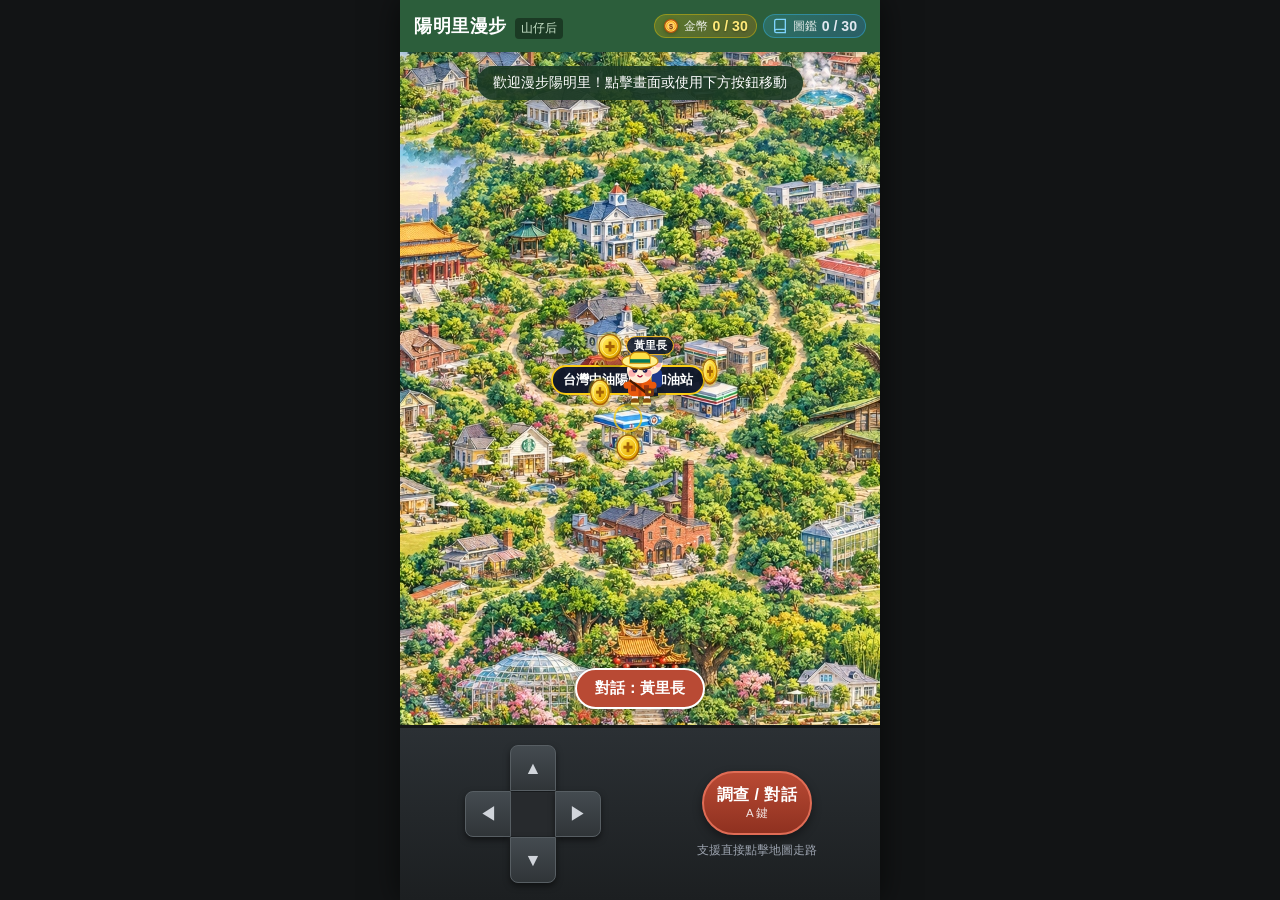
==== index.html @ ac1d8814 "feat: simplify album to pure factual descriptions, removing signature and trivia" ====
<!DOCTYPE html>
<html lang="zh-TW">
<head>
  <meta charset="UTF-8">
  <meta name="viewport" content="width=device-width, initial-scale=1.0, maximum-scale=1.0, user-scalable=no, viewport-fit=cover">
  <meta name="apple-mobile-web-app-capable" content="yes">
  <meta name="apple-mobile-web-app-status-bar-style" content="black-translucent">
  <title>陽明里漫步指南 - 2D 探索遊戲</title>
  <link rel="stylesheet" href="styles.css">
</head>
<body>
  <!-- 直立式手機機身容器 -->
  <main id="app-wrapper">
    <div id="phone-shell">
      <!-- 頂部資訊列 -->
      <header id="game-header">
        <div class="header-brand">
          <h1 class="game-title">陽明里漫步</h1>
          <span class="badge-district">山仔后</span>
        </div>
        <div class="header-stats">
          <div id="coin-tracker" class="stat-pill coin-pill">
            <svg class="coin-svg" viewBox="0 0 20 20" width="16" height="16">
              <circle cx="10" cy="10" r="8" fill="#ffd166" stroke="#b45309" stroke-width="1.5"/>
              <circle cx="10" cy="10" r="5.5" fill="none" stroke="#f59f00" stroke-width="1"/>
              <text x="10" y="13.5" font-size="9" font-weight="bold" fill="#78350f" text-anchor="middle">$</text>
            </svg>
            <span class="stat-label">金幣</span>
            <strong id="coin-count" class="stat-number coin-number">0 / 30</strong>
          </div>
          <button id="btn-open-album" class="stat-pill album-pill" aria-label="打開文史圖鑑" title="查看 30 處地標圖鑑">
            <svg class="album-svg" viewBox="0 0 24 24" width="16" height="16" fill="none" stroke="currentColor" stroke-width="2">
              <path d="M4 19.5A2.5 2.5 0 0 1 6.5 17H20"/>
              <path d="M6.5 2H20v20H6.5A2.5 2.5 0 0 1 4 19.5v-15A2.5 2.5 0 0 1 6.5 2z"/>
            </svg>
            <span class="stat-label">圖鑑</span>
            <strong id="quest-progress" class="stat-number quest-number">0 / 30</strong>
          </button>
        </div>
      </header>

      <!-- 核心遊戲畫面區域（直立視窗） -->
      <section id="viewport-container">
        <canvas id="game-canvas"></canvas>

        <!-- 浮動互動提示鈕（靠近地標或人物時顯示） -->
        <button id="proximity-prompt" class="proximity-bubble hidden">
          <span class="bubble-text">點擊或按 A 互動</span>
        </button>

        <!-- 浮動提示訊息 -->
        <div id="toast-message" class="toast-popup hidden"></div>
      </section>

      <!-- 下方專屬虛擬手把操控台（直立手持拇指操作區） -->
      <footer id="gamepad-tray">
        <div class="dpad-cluster">
          <button class="ctrl-btn dpad-up" data-dir="up" aria-label="向上移動">▲</button>
          <div class="dpad-row">
            <button class="ctrl-btn dpad-left" data-dir="left" aria-label="向左移動">◀</button>
            <div class="dpad-core"></div>
            <button class="ctrl-btn dpad-right" data-dir="right" aria-label="向右移動">▶</button>
          </div>
          <button class="ctrl-btn dpad-down" data-dir="down" aria-label="向下移動">▼</button>
        </div>

        <div class="action-cluster">
          <button id="btn-action-interact" class="action-btn-large" aria-label="互動與調查">
            <span class="btn-main-label">調查 / 對話</span>
            <span class="btn-sub-label">A 鍵</span>
          </button>
          <div class="hint-label">支援直接點擊地圖走路</div>
        </div>
      </footer>
    </div>

    <!-- 導覽對話卡片彈窗 -->
    <div id="dialog-modal" class="modal-backdrop hidden">
      <div class="modal-card">
        <div class="modal-top">
          <span id="dialog-tag" class="modal-tag">歷史地標</span>
          <button id="btn-dialog-close" class="modal-close" aria-label="關閉卡片">&times;</button>
        </div>
        <h2 id="dialog-title" class="modal-title">地標名稱</h2>
        <div class="modal-content">
          <div id="dialog-visual" class="landmark-visual"></div>
          <p id="dialog-description" class="modal-desc">文化故事內容。</p>
        </div>
        <div class="modal-bottom">
          <button id="btn-dialog-confirm" class="confirm-btn">收錄至導覽紀錄</button>
        </div>
      </div>
    </div>

    <!-- 榮譽里民證結算彈窗 -->
    <div id="certificate-modal" class="modal-backdrop hidden">
      <div class="modal-card cert-card">
        <div class="cert-ribbon">榮譽認證</div>
        <h2 class="cert-title">陽明里榮譽文史漫遊者</h2>
        <p class="cert-subtitle">恭喜您完成士林區陽明里全域 30 處文化、學園與特色地標深度走訪與金幣收集</p>
        
        <div class="cert-checklist">
          <div class="check-item">
            <span class="check-icon">✓</span>
            <div>
              <strong>中央・山仔后生活核心</strong>
              <small>01 派出所、02 麥當勞、03 7-11、04 公園、05 活動中心、06 加油站</small>
            </div>
          </div>
          <div class="check-item">
            <span class="check-icon">✓</span>
            <div>
              <strong>北區・草山歷史官舍</strong>
              <small>07 豆留森林、08 白房子、09 彩虹谷、10 美軍宿舍北區、11 雀客藏居、12 錫安堂、13 草山御賓館</small>
            </div>
          </div>
          <div class="check-item">
            <span class="check-icon">✓</span>
            <div>
              <strong>西區・華岡美軍生活圈</strong>
              <small>14 文化大學、15 亞尼克、16 想陽明山、17 星巴克、18 美軍俱樂部、19 美國渡假村、20 陽明教養院、21 屋頂上</small>
            </div>
          </div>
          <div class="check-item">
            <span class="check-icon">✓</span>
            <div>
              <strong>東區・建業學園與生態</strong>
              <small>22 華岡藝校、23 歐洲學校、24 猛禽中心、25 初衣食午</small>
            </div>
          </div>
          <div class="check-item">
            <span class="check-icon">✓</span>
            <div>
              <strong>南區・花卉信仰與門戶</strong>
              <small>26 花卉試驗中心、27 陽明福德宮、28 格致國中、29 納美花園、30 下竹林福德宮</small>
            </div>
          </div>
        </div>

        <div class="cert-actions">
          <button id="btn-cert-close" class="cert-btn secondary">回到地圖漫步</button>
          <button id="btn-cert-copy" class="cert-btn primary">複製連結給鄰居</button>
        </div>
      </div>
    </div>

    <!-- 陽明里手繪水彩文史圖鑑冊彈窗 -->
    <div id="album-modal" class="modal-backdrop hidden">
      <div class="modal-card album-card">
        <div class="album-header">
          <div class="album-title-group">
            <span class="modal-tag">里民典藏手冊</span>
            <h2 class="album-title">陽明里手繪文史圖鑑</h2>
            <p class="album-subtitle">漫步走訪全里 30 處地標即可點亮專屬水彩圖章</p>
          </div>
          <button id="btn-album-close" class="modal-close" aria-label="關閉圖鑑">&times;</button>
        </div>

        <!-- 收集進度條與全通關火漆印章 -->
        <div class="album-progress-wrap">
          <div class="album-progress-bar-bg">
            <div id="album-progress-bar" class="album-progress-bar-fill" style="width: 0%;"></div>
          </div>
          <div class="album-progress-meta">
            <span id="album-progress-text">已收錄 0 / 30 處地標 (0%)</span>
            <div id="album-clearance-stamp" class="album-stamp hidden">全通關達成</div>
          </div>
        </div>

        <!-- 分區過濾標籤頁 -->
        <div class="album-tabs" role="tablist">
          <button class="album-tab active" data-filter="all">全部 (30)</button>
          <button class="album-tab" data-filter="central">中央 (6)</button>
          <button class="album-tab" data-filter="north">北區 (7)</button>
          <button class="album-tab" data-filter="west">西區 (8)</button>
          <button class="album-tab" data-filter="east">東區 (4)</button>
          <button class="album-tab" data-filter="south">南區 (5)</button>
        </div>

        <!-- 30 處地標圖鑑網格 -->
        <div id="album-grid" class="album-grid">
          <!-- 由 JavaScript 動態生成 30 處卡片 -->
        </div>

        <div class="album-footer">
          <button id="btn-album-confirm" class="confirm-btn">繼續地圖探索</button>
        </div>
      </div>
    </div>
  </main>

  <!-- 主邏輯入口（強制破除快取） -->
  <script type="module" src="./src/main.js?v=20260916_v7_pure_description_only"></script>
</body>
</html>
---- styles.css ----
/* ==========================================================================
   陽明里漫步指南 - 直立式手機 2D 遊戲樣式表
   設計風格：山城森林綠與美軍宿舍紅磚色調，針對手機觸控與長輩易讀性最佳化
   ========================================================================== */

:root {
  --color-primary-green: #2c5e3b;
  --color-dark-green: #1b3a24;
  --color-brick-red: #b94a34;
  --color-warm-cream: #fbf9f4;
  --color-panel-bg: #222629;
  --color-btn-face: #383e42;
  --color-btn-active: #50585e;
  --color-accent-gold: #d4a373;
  --color-text-main: #1f2421;
  --color-text-muted: #6b7280;
  --color-text-light: #ffffff;
  --radius-sm: 8px;
  --radius-md: 14px;
  --radius-lg: 20px;
  --shadow-soft: 0 4px 16px rgba(0, 0, 0, 0.2);
  --shadow-press: inset 0 3px 6px rgba(0, 0, 0, 0.4);
}

* {
  box-sizing: border-box;
  margin: 0;
  padding: 0;
  -webkit-tap-highlight-color: transparent;
  user-select: none;
  -webkit-user-select: none;
}

html, body {
  width: 100%;
  height: 100%;
  overflow: hidden;
  background-color: #121415;
  font-family: -apple-system, BlinkMacSystemFont, "Segoe UI", "PingFang TC", "Noto Sans TC", "Microsoft JhengHei", sans-serif;
  color: var(--color-text-main);
}

/* 直立外框：在電腦上置中模擬手機，在手機上佔滿 100% 高度 */
#app-wrapper {
  width: 100%;
  height: 100%;
  display: flex;
  justify-content: center;
  align-items: center;
  background-color: #121415;
}

#phone-shell {
  width: 100%;
  max-width: 480px;
  height: 100%;
  max-height: 100dvh;
  display: flex;
  flex-direction: column;
  background-color: var(--color-warm-cream);
  position: relative;
  overflow: hidden;
  box-shadow: 0 0 30px rgba(0, 0, 0, 0.6);
}

/* --------------------------------------------------------------------------
   頂部資訊列
   -------------------------------------------------------------------------- */
#game-header {
  height: 52px;
  background-color: var(--color-primary-green);
  color: var(--color-text-light);
  display: flex;
  align-items: center;
  justify-content: space-between;
  padding: 0 14px;
  box-shadow: 0 2px 6px rgba(0, 0, 0, 0.15);
  z-index: 10;
  flex-shrink: 0;
}

.header-brand {
  display: flex;
  align-items: baseline;
  gap: 8px;
}

.game-title {
  font-size: 1.15rem;
  font-weight: 700;
  letter-spacing: 0.5px;
}

.badge-district {
  font-size: 0.75rem;
  background-color: var(--color-dark-green);
  padding: 2px 6px;
  border-radius: 4px;
  color: #c9e4ca;
}

.header-stats {
  display: flex;
  align-items: center;
  gap: 6px;
}

.stat-pill {
  display: flex;
  align-items: center;
  gap: 5px;
  background-color: rgba(255, 255, 255, 0.16);
  padding: 3px 8px;
  border-radius: 16px;
  font-size: 0.76rem;
  border: 1px solid rgba(255, 255, 255, 0.12);
  transition: all 0.2s ease;
}

.coin-pill {
  background: linear-gradient(135deg, rgba(255, 215, 0, 0.22), rgba(217, 119, 6, 0.25));
  border-color: rgba(255, 215, 0, 0.35);
}

.coin-svg {
  display: block;
  filter: drop-shadow(0 1px 2px rgba(0, 0, 0, 0.3));
}

.stat-label {
  color: rgba(255, 255, 255, 0.85);
  font-size: 0.72rem;
}

.stat-number {
  font-weight: 700;
  font-size: 0.88rem;
}

.coin-number {
  color: #ffea79;
  text-shadow: 0 1px 2px rgba(0, 0, 0, 0.3);
}

.quest-number {
  color: #e2e8f0;
}

/* --------------------------------------------------------------------------
   直立遊戲畫布區域
   -------------------------------------------------------------------------- */
#viewport-container {
  flex: 1;
  position: relative;
  width: 100%;
  background-color: #eee7db;
  overflow: hidden;
}

#game-canvas {
  width: 100%;
  height: 100%;
  display: block;
  touch-action: none;
}

/* 接近地標時的浮動互動氣泡提示 */
.proximity-bubble {
  position: absolute;
  bottom: 16px;
  left: 50%;
  transform: translateX(-50%);
  background-color: var(--color-brick-red);
  color: #fff;
  border: 2px solid #ffffff;
  padding: 8px 18px;
  border-radius: 30px;
  font-size: 0.95rem;
  font-weight: bold;
  display: flex;
  align-items: center;
  gap: 6px;
  box-shadow: 0 4px 12px rgba(0, 0, 0, 0.35);
  cursor: pointer;
  animation: pulseBubble 1.4s infinite ease-in-out;
  z-index: 5;
}

@keyframes pulseBubble {
  0%, 100% { transform: translateX(-50%) scale(1); }
  50% { transform: translateX(-50%) scale(1.06); }
}

/* 浮動提示 Toast */
.toast-popup {
  position: absolute;
  top: 14px;
  left: 50%;
  transform: translateX(-50%);
  background-color: rgba(27, 58, 36, 0.92);
  color: #ffffff;
  padding: 8px 16px;
  border-radius: 20px;
  font-size: 0.85rem;
  box-shadow: 0 4px 12px rgba(0, 0, 0, 0.25);
  z-index: 6;
  white-space: nowrap;
  pointer-events: none;
  transition: opacity 0.3s ease;
}

/* --------------------------------------------------------------------------
   下方專屬虛擬手把托盤（針對雙手拇指人體工學）
   -------------------------------------------------------------------------- */
#gamepad-tray {
  height: 175px;
  background: linear-gradient(180deg, #2b3034 0%, #1c1f21 100%);
  border-top: 3px solid #141718;
  display: flex;
  align-items: center;
  justify-content: space-around;
  padding: 10px 16px;
  touch-action: manipulation;
  flex-shrink: 0;
  z-index: 10;
}

/* 十字方向鍵模組 */
.dpad-cluster {
  display: flex;
  flex-direction: column;
  align-items: center;
  width: 140px;
}

.dpad-row {
  display: flex;
  align-items: center;
}

.dpad-core {
  width: 44px;
  height: 44px;
  background-color: #272a2d;
}

.ctrl-btn {
  width: 46px;
  height: 46px;
  background: linear-gradient(180deg, #444b50 0%, #303538 100%);
  border: 1px solid #575e63;
  color: #d1d5db;
  font-size: 1.1rem;
  display: flex;
  align-items: center;
  justify-content: center;
  cursor: pointer;
  box-shadow: 0 3px 6px rgba(0,0,0,0.5);
  user-select: none;
  -webkit-user-select: none;
}

.ctrl-btn:active, .ctrl-btn.active {
  background: #232729;
  box-shadow: var(--shadow-press);
  color: #ffea79;
}

.dpad-up { border-radius: 8px 8px 0 0; }
.dpad-down { border-radius: 0 0 8px 8px; }
.dpad-left { border-radius: 8px 0 0 8px; }
.dpad-right { border-radius: 0 8px 8px 0; }

/* 右側大型動作鍵 */
.action-cluster {
  display: flex;
  flex-direction: column;
  align-items: center;
  gap: 8px;
}

.action-btn-large {
  width: 110px;
  height: 64px;
  background: linear-gradient(180deg, #b94a34 0%, #8f3120 100%);
  border: 2px solid #e06c55;
  border-radius: 32px;
  color: #ffffff;
  display: flex;
  flex-direction: column;
  align-items: center;
  justify-content: center;
  cursor: pointer;
  box-shadow: 0 4px 10px rgba(0, 0, 0, 0.4);
}

.action-btn-large:active {
  transform: translateY(2px);
  box-shadow: inset 0 2px 6px rgba(0,0,0,0.5);
}

.btn-main-label {
  font-size: 1rem;
  font-weight: bold;
  letter-spacing: 0.5px;
}

.btn-sub-label {
  font-size: 0.72rem;
  opacity: 0.85;
}

.hint-label {
  font-size: 0.72rem;
  color: #9ca3af;
  text-align: center;
}

/* --------------------------------------------------------------------------
   彈窗與卡片系統
   -------------------------------------------------------------------------- */
.modal-backdrop {
  position: absolute;
  top: 0;
  left: 0;
  width: 100%;
  height: 100%;
  background-color: rgba(0, 0, 0, 0.75);
  display: flex;
  align-items: center;
  justify-content: center;
  padding: 18px;
  z-index: 100;
}

.modal-card {
  width: 100%;
  max-width: 380px;
  background-color: var(--color-warm-cream);
  border-radius: var(--radius-lg);
  padding: 20px;
  box-shadow: var(--shadow-soft);
  animation: cardEnter 0.25s cubic-bezier(0.175, 0.885, 0.32, 1.275);
  display: flex;
  flex-direction: column;
}

@keyframes cardEnter {
  from { opacity: 0; transform: scale(0.9) translateY(20px); }
  to { opacity: 1; transform: scale(1) translateY(0); }
}

.modal-top {
  display: flex;
  justify-content: space-between;
  align-items: center;
  margin-bottom: 8px;
}

.modal-tag {
  font-size: 0.75rem;
  background-color: var(--color-brick-red);
  color: #fff;
  padding: 3px 8px;
  border-radius: 4px;
  font-weight: bold;
}

.modal-close {
  background: none;
  border: none;
  font-size: 1.5rem;
  color: var(--color-text-muted);
  cursor: pointer;
  line-height: 1;
}

.modal-title {
  font-size: 1.25rem;
  font-weight: 700;
  color: var(--color-text-main);
  margin-bottom: 12px;
  border-bottom: 2px solid #e5e0d8;
  padding-bottom: 6px;
}

.landmark-visual {
  width: 100%;
  height: 140px;
  border-radius: var(--radius-md);
  margin-bottom: 12px;
  background-size: cover;
  background-position: center;
  border: 1px solid #dcd7ce;
  display: flex;
  align-items: center;
  justify-content: center;
  background-color: #edf2f4;
  overflow: hidden;
}

.modal-desc {
  font-size: 0.95rem;
  line-height: 1.6;
  color: #333d29;
  margin-bottom: 16px;
  text-align: justify;
}

.modal-bottom {
  display: flex;
  justify-content: flex-end;
}

.confirm-btn {
  width: 100%;
  background-color: var(--color-primary-green);
  color: #fff;
  border: none;
  padding: 12px;
  border-radius: var(--radius-md);
  font-size: 1rem;
  font-weight: bold;
  cursor: pointer;
}

.confirm-btn:active {
  background-color: var(--color-dark-green);
}

/* --------------------------------------------------------------------------
   榮譽認證卡片
   -------------------------------------------------------------------------- */
.cert-card {
  text-align: center;
  border: 4px double var(--color-accent-gold);
  background: #fffdf9;
}

.cert-ribbon {
  display: inline-block;
  background-color: var(--color-accent-gold);
  color: #fff;
  font-size: 0.8rem;
  font-weight: bold;
  padding: 4px 14px;
  border-radius: 12px;
  margin-bottom: 8px;
}

.cert-title {
  font-size: 1.3rem;
  color: var(--color-dark-green);
  margin-bottom: 6px;
}

.cert-subtitle {
  font-size: 0.85rem;
  color: var(--color-text-muted);
  margin-bottom: 14px;
}

.cert-checklist {
  text-align: left;
  background-color: #f7f4ed;
  border-radius: var(--radius-sm);
  padding: 10px 14px;
  margin-bottom: 16px;
  display: flex;
  flex-direction: column;
  gap: 8px;
}

.check-item {
  display: flex;
  align-items: center;
  gap: 10px;
  font-size: 0.85rem;
}

.check-icon {
  color: var(--color-primary-green);
  font-weight: bold;
  font-size: 1rem;
}

.check-item strong {
  display: block;
  color: var(--color-text-main);
}

.check-item small {
  color: var(--color-text-muted);
  font-size: 0.75rem;
}

.cert-actions {
  display: flex;
  gap: 10px;
}

.cert-btn {
  flex: 1;
  padding: 11px;
  border-radius: var(--radius-md);
  font-size: 0.92rem;
  font-weight: bold;
  cursor: pointer;
  border: none;
}

.cert-btn.primary {
  background-color: var(--color-brick-red);
  color: #fff;
}

.cert-btn.secondary {
  background-color: #e5e7eb;
  color: #374151;
}

.hidden {
  display: none !important;
}

/* ==========================================================================
   手繪水彩文史圖鑑冊專屬樣式（Illustrated Landmark Album）
   ========================================================================== */

.album-pill {
  cursor: pointer;
  background: linear-gradient(135deg, rgba(56, 189, 248, 0.2), rgba(37, 99, 235, 0.25));
  border-color: rgba(56, 189, 248, 0.4);
  color: #fff;
}

.album-pill:hover {
  background: linear-gradient(135deg, rgba(56, 189, 248, 0.35), rgba(37, 99, 235, 0.4));
  transform: translateY(-1px);
}

.album-pill:active {
  transform: scale(0.96);
}

.album-svg {
  display: block;
  stroke: #7dd3fc;
}

.album-card {
  max-width: 440px;
  width: 95%;
  max-height: 88vh;
  display: flex;
  flex-direction: column;
  padding: 16px 14px 14px;
  background: #fbfaf6;
  border: 2px solid #e2ded5;
}

.album-header {
  display: flex;
  justify-content: space-between;
  align-items: flex-start;
  margin-bottom: 8px;
}

.album-title-group .modal-tag {
  background-color: var(--color-primary-green);
  color: #fff;
  font-size: 0.72rem;
  padding: 2px 8px;
  border-radius: 4px;
  display: inline-block;
  margin-bottom: 4px;
}

.album-title {
  font-size: 1.15rem;
  font-weight: bold;
  color: #1c2b1e;
  letter-spacing: 0.5px;
}

.album-subtitle {
  font-size: 0.74rem;
  color: var(--color-text-muted);
  margin-top: 2px;
}

.album-progress-wrap {
  background: #f0ede5;
  border-radius: 8px;
  padding: 8px 10px;
  margin-bottom: 8px;
  position: relative;
  overflow: hidden;
}

.album-progress-bar-bg {
  width: 100%;
  height: 7px;
  background: #e2ddd3;
  border-radius: 4px;
  overflow: hidden;
  margin-bottom: 4px;
}

.album-progress-bar-fill {
  height: 100%;
  background: linear-gradient(90deg, #10b981, #059669);
  border-radius: 4px;
  transition: width 0.4s ease;
}

.album-progress-meta {
  display: flex;
  justify-content: space-between;
  align-items: center;
  font-size: 0.76rem;
  color: #57534e;
}

.album-stamp {
  background: linear-gradient(135deg, #d97706, #b45309);
  color: #fff;
  font-weight: 800;
  font-size: 0.68rem;
  padding: 2px 8px;
  border-radius: 4px;
  border: 1px dashed #fef08a;
  transform: rotate(-3deg);
  box-shadow: 0 2px 5px rgba(0, 0, 0, 0.15);
  animation: stampPulse 2s infinite ease-in-out;
}

@keyframes stampPulse {
  0%, 100% { transform: rotate(-3deg) scale(1); }
  50% { transform: rotate(-3deg) scale(1.05); }
}

.album-tabs {
  display: flex;
  gap: 5px;
  overflow-x: auto;
  padding-bottom: 6px;
  margin-bottom: 8px;
  scrollbar-width: none;
}

.album-tabs::-webkit-scrollbar {
  display: none;
}

.album-tab {
  flex-shrink: 0;
  padding: 4px 10px;
  border-radius: 12px;
  border: 1px solid #d6d3cb;
  background: #fff;
  font-size: 0.74rem;
  font-weight: 600;
  color: #57534e;
  cursor: pointer;
  transition: all 0.2s ease;
}

.album-tab.active {
  background: var(--color-primary-green);
  color: #fff;
  border-color: var(--color-dark-green);
}

.album-grid {
  display: grid;
  grid-template-columns: repeat(2, 1fr);
  gap: 8px;
  overflow-y: auto;
  padding: 2px;
  max-height: 50vh;
  margin-bottom: 8px;
}

.album-item {
  background: #fff;
  border-radius: 10px;
  padding: 8px 6px;
  display: flex;
  flex-direction: column;
  align-items: center;
  text-align: center;
  border: 1.5px solid #e5e2da;
  transition: all 0.2s ease;
  cursor: pointer;
  position: relative;
}

.album-item.unlocked:hover {
  transform: translateY(-2px);
  box-shadow: 0 4px 12px rgba(0, 0, 0, 0.08);
  border-color: #cbd5e1;
}

.album-item.unlocked {
  background: #ffffff;
}

.album-item.locked {
  background: #f4f3ef;
  border: 1.5px dashed #d1cdc4;
  opacity: 0.85;
}

.album-icon-wrap {
  width: 72px;
  height: 72px;
  display: flex;
  align-items: center;
  justify-content: center;
  margin-bottom: 6px;
  position: relative;
}

.album-icon-img {
  width: 100%;
  height: 100%;
  object-fit: contain;
  filter: drop-shadow(0 2px 5px rgba(0, 0, 0, 0.15));
}

.album-item.locked .album-icon-img {
  filter: grayscale(100%) brightness(0.2) opacity(0.3);
}

.album-lock-badge {
  position: absolute;
  background: rgba(0, 0, 0, 0.6);
  color: #fff;
  font-size: 0.65rem;
  padding: 2px 6px;
  border-radius: 10px;
  bottom: 4px;
}

.album-item-code {
  font-size: 0.68rem;
  font-weight: bold;
  color: #78716c;
  margin-bottom: 2px;
}

.album-item-name {
  font-size: 0.82rem;
  font-weight: 700;
  color: var(--color-text-main);
  line-height: 1.25;
  margin-bottom: 4px;
}

.album-item.locked .album-item-name {
  color: #78716c;
}

.album-item-district {
  font-size: 0.66rem;
  color: #854d0e;
  background: #fefce8;
  padding: 1px 6px;
  border-radius: 4px;
  margin-bottom: 4px;
}

.album-item-signature {
  font-size: 0.68rem;
  color: #57534e;
  line-height: 1.3;
  display: -webkit-box;
  -webkit-line-clamp: 2;
  -webkit-box-orient: vertical;
  overflow: hidden;
  text-overflow: ellipsis;
}

.album-item.locked .album-item-signature {
  color: #a8a29e;
  font-style: italic;
}

.album-footer {
  padding-top: 4px;
}
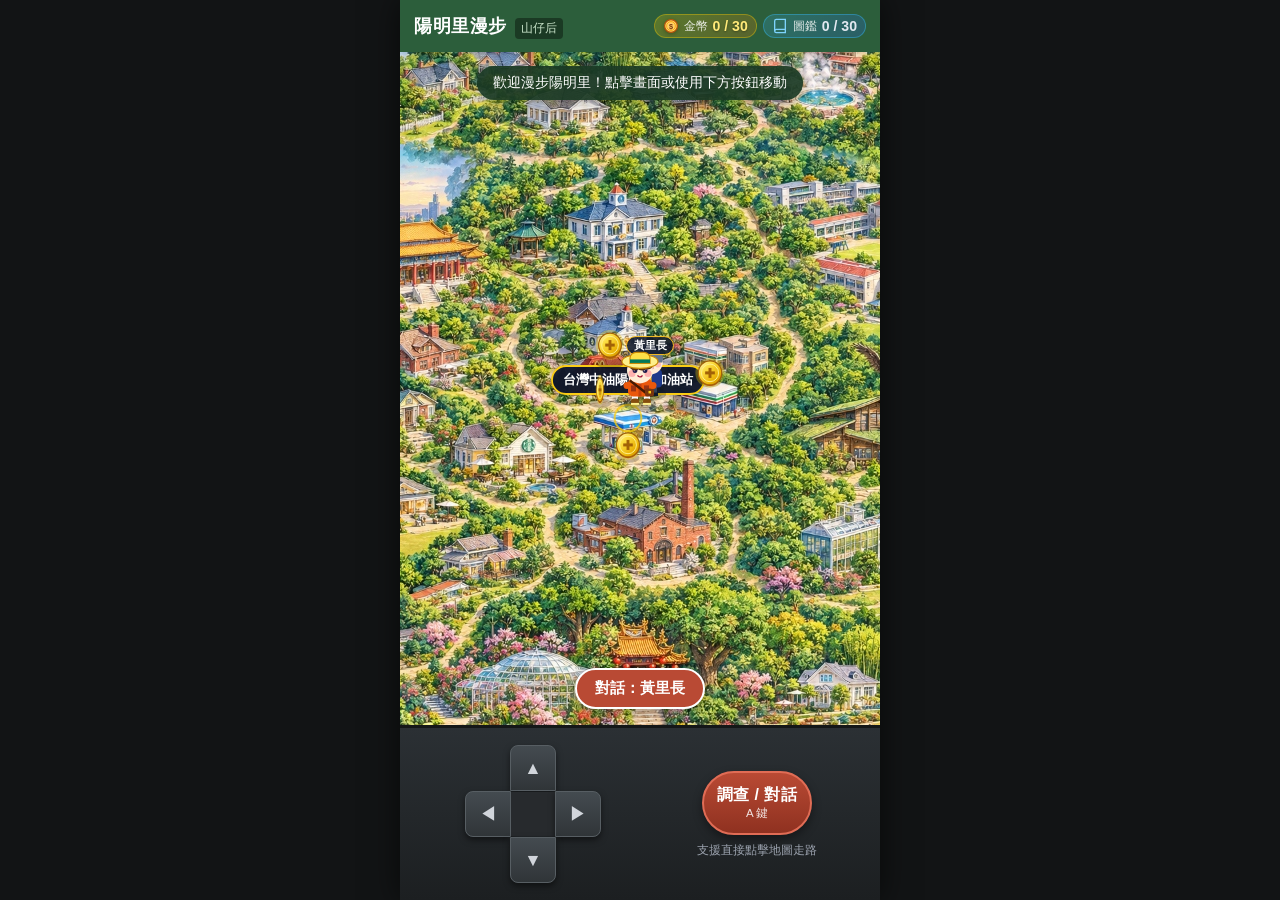
==== commit d007f162: "feat: rewrite landmark descriptions to focus directly on what the place is for" ====
--- a/index.html
+++ b/index.html
@@ -190,6 +190,6 @@
   </main>
 
   <!-- 主邏輯入口（強制破除快取） -->
-  <script type="module" src="./src/main.js?v=20260916_v7_pure_description_only"></script>
+  <script type="module" src="./src/main.js?v=20260916_v8_functional_purpose"></script>
 </body>
 </html>
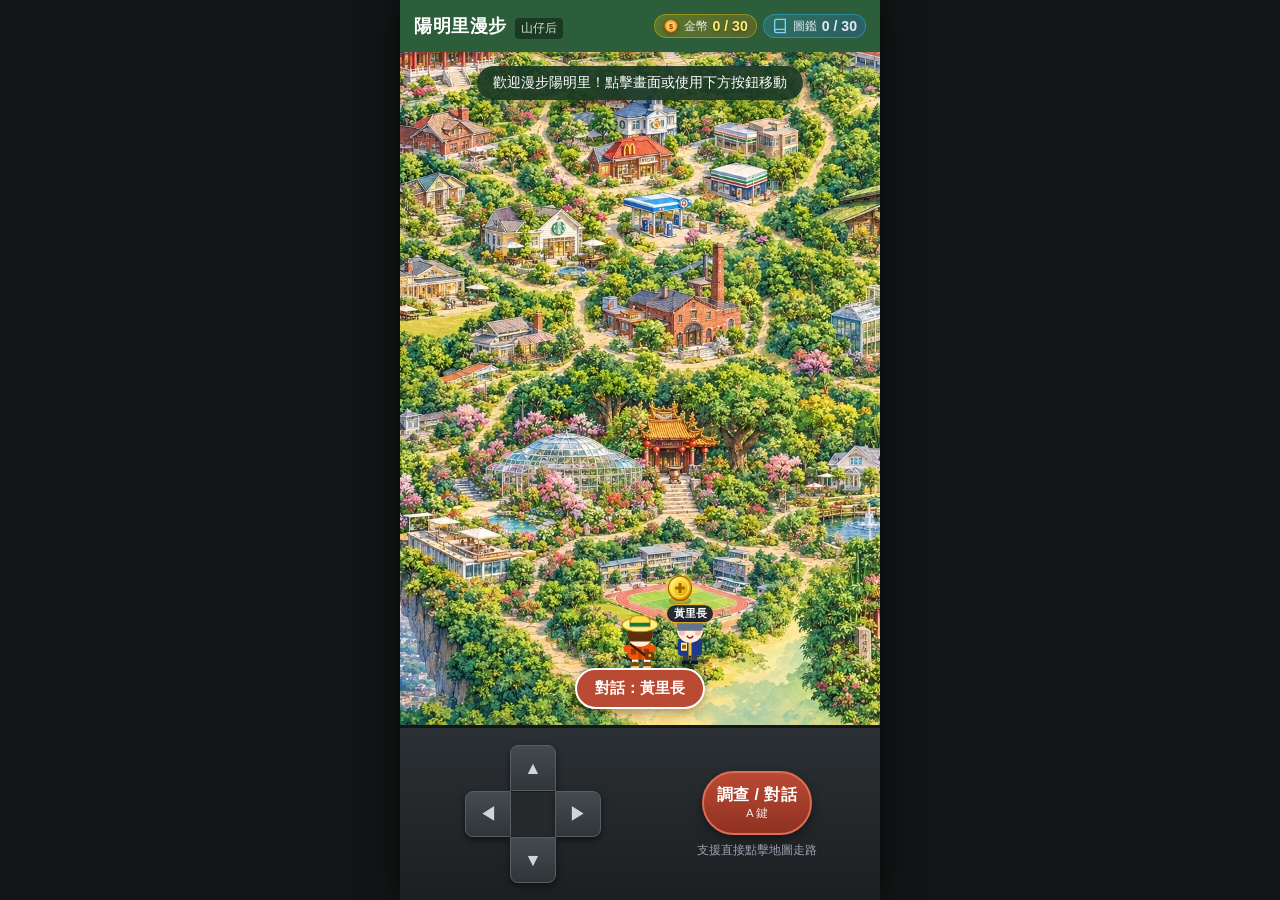
==== commit 80bd389c: "feat: relocate player and Chief Huang to map bottom entrance, add bundled mode and batch launcher" ====
--- a/index.html
+++ b/index.html
@@ -6,6 +6,7 @@
   <meta name="apple-mobile-web-app-capable" content="yes">
   <meta name="apple-mobile-web-app-status-bar-style" content="black-translucent">
   <title>陽明里漫步指南 - 2D 探索遊戲</title>
+  <link rel="icon" href="data:image/svg+xml,<svg xmlns='http://www.w3.org/2000/svg' viewBox='0 0 100 100'><text y='.9em' font-size='90'>🌿</text></svg>">
   <link rel="stylesheet" href="styles.css">
 </head>
 <body>
@@ -189,7 +190,7 @@
     </div>
   </main>
 
-  <!-- 主邏輯入口（強制破除快取） -->
-  <script type="module" src="./src/main.js?v=20260916_v8_functional_purpose"></script>
+  <!-- 遊戲核心邏輯（支援本機直接雙擊開啟與 Web 伺服器雙模運行） -->
+  <script src="bundle.js?v=20260916_v9_entrance"></script>
 </body>
 </html>
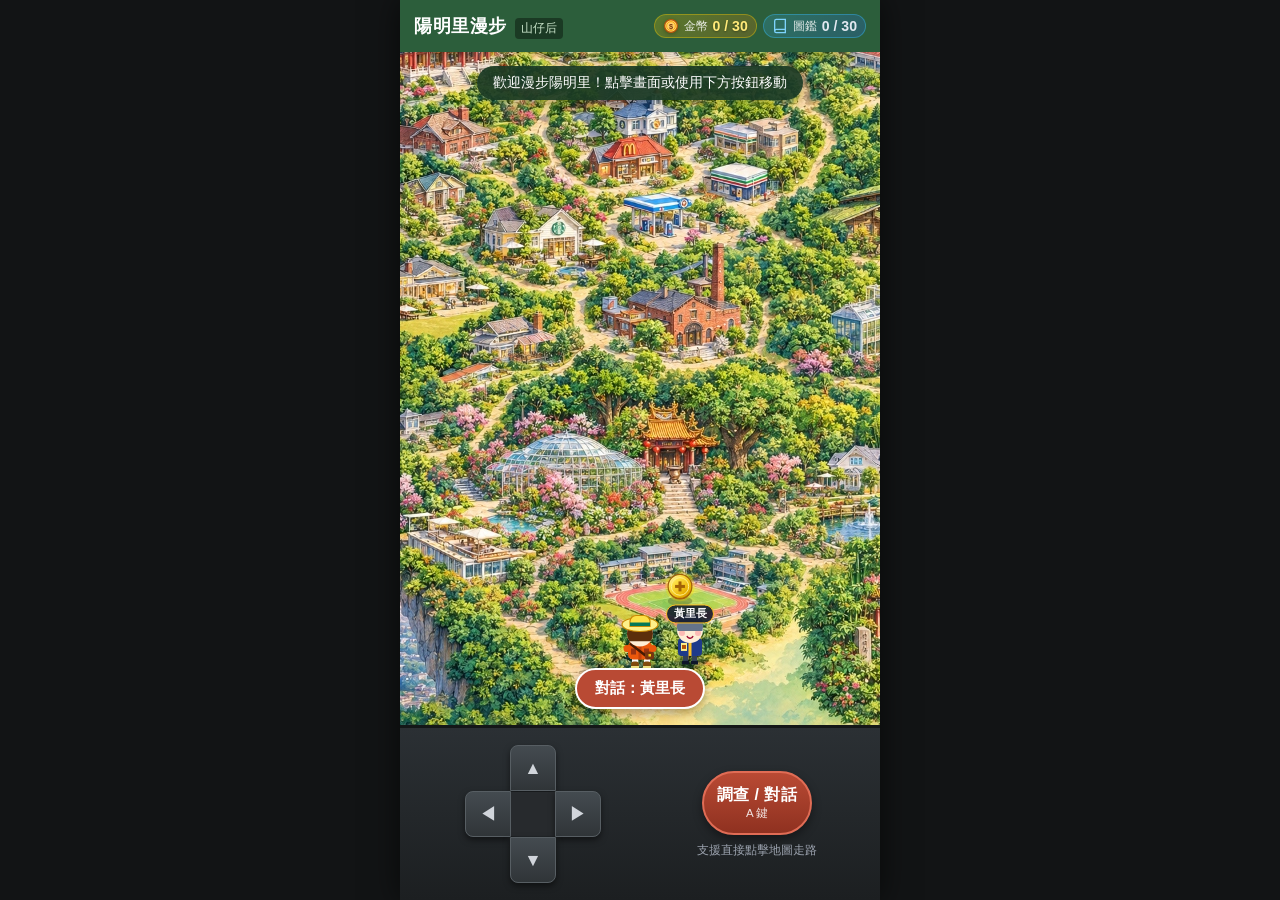
==== commit c623ef0a: "Add files via upload" ====
--- a/index.html
+++ b/index.html
@@ -1,196 +1,196 @@
-<!DOCTYPE html>
-<html lang="zh-TW">
-<head>
-  <meta charset="UTF-8">
-  <meta name="viewport" content="width=device-width, initial-scale=1.0, maximum-scale=1.0, user-scalable=no, viewport-fit=cover">
-  <meta name="apple-mobile-web-app-capable" content="yes">
-  <meta name="apple-mobile-web-app-status-bar-style" content="black-translucent">
-  <title>陽明里漫步指南 - 2D 探索遊戲</title>
-  <link rel="icon" href="data:image/svg+xml,<svg xmlns='http://www.w3.org/2000/svg' viewBox='0 0 100 100'><text y='.9em' font-size='90'>🌿</text></svg>">
-  <link rel="stylesheet" href="styles.css">
-</head>
-<body>
-  <!-- 直立式手機機身容器 -->
-  <main id="app-wrapper">
-    <div id="phone-shell">
-      <!-- 頂部資訊列 -->
-      <header id="game-header">
-        <div class="header-brand">
-          <h1 class="game-title">陽明里漫步</h1>
-          <span class="badge-district">山仔后</span>
-        </div>
-        <div class="header-stats">
-          <div id="coin-tracker" class="stat-pill coin-pill">
-            <svg class="coin-svg" viewBox="0 0 20 20" width="16" height="16">
-              <circle cx="10" cy="10" r="8" fill="#ffd166" stroke="#b45309" stroke-width="1.5"/>
-              <circle cx="10" cy="10" r="5.5" fill="none" stroke="#f59f00" stroke-width="1"/>
-              <text x="10" y="13.5" font-size="9" font-weight="bold" fill="#78350f" text-anchor="middle">$</text>
-            </svg>
-            <span class="stat-label">金幣</span>
-            <strong id="coin-count" class="stat-number coin-number">0 / 30</strong>
-          </div>
-          <button id="btn-open-album" class="stat-pill album-pill" aria-label="打開文史圖鑑" title="查看 30 處地標圖鑑">
-            <svg class="album-svg" viewBox="0 0 24 24" width="16" height="16" fill="none" stroke="currentColor" stroke-width="2">
-              <path d="M4 19.5A2.5 2.5 0 0 1 6.5 17H20"/>
-              <path d="M6.5 2H20v20H6.5A2.5 2.5 0 0 1 4 19.5v-15A2.5 2.5 0 0 1 6.5 2z"/>
-            </svg>
-            <span class="stat-label">圖鑑</span>
-            <strong id="quest-progress" class="stat-number quest-number">0 / 30</strong>
-          </button>
-        </div>
-      </header>
-
-      <!-- 核心遊戲畫面區域（直立視窗） -->
-      <section id="viewport-container">
-        <canvas id="game-canvas"></canvas>
-
-        <!-- 浮動互動提示鈕（靠近地標或人物時顯示） -->
-        <button id="proximity-prompt" class="proximity-bubble hidden">
-          <span class="bubble-text">點擊或按 A 互動</span>
-        </button>
-
-        <!-- 浮動提示訊息 -->
-        <div id="toast-message" class="toast-popup hidden"></div>
-      </section>
-
-      <!-- 下方專屬虛擬手把操控台（直立手持拇指操作區） -->
-      <footer id="gamepad-tray">
-        <div class="dpad-cluster">
-          <button class="ctrl-btn dpad-up" data-dir="up" aria-label="向上移動">▲</button>
-          <div class="dpad-row">
-            <button class="ctrl-btn dpad-left" data-dir="left" aria-label="向左移動">◀</button>
-            <div class="dpad-core"></div>
-            <button class="ctrl-btn dpad-right" data-dir="right" aria-label="向右移動">▶</button>
-          </div>
-          <button class="ctrl-btn dpad-down" data-dir="down" aria-label="向下移動">▼</button>
-        </div>
-
-        <div class="action-cluster">
-          <button id="btn-action-interact" class="action-btn-large" aria-label="互動與調查">
-            <span class="btn-main-label">調查 / 對話</span>
-            <span class="btn-sub-label">A 鍵</span>
-          </button>
-          <div class="hint-label">支援直接點擊地圖走路</div>
-        </div>
-      </footer>
-    </div>
-
-    <!-- 導覽對話卡片彈窗 -->
-    <div id="dialog-modal" class="modal-backdrop hidden">
-      <div class="modal-card">
-        <div class="modal-top">
-          <span id="dialog-tag" class="modal-tag">歷史地標</span>
-          <button id="btn-dialog-close" class="modal-close" aria-label="關閉卡片">&times;</button>
-        </div>
-        <h2 id="dialog-title" class="modal-title">地標名稱</h2>
-        <div class="modal-content">
-          <div id="dialog-visual" class="landmark-visual"></div>
-          <p id="dialog-description" class="modal-desc">文化故事內容。</p>
-        </div>
-        <div class="modal-bottom">
-          <button id="btn-dialog-confirm" class="confirm-btn">收錄至導覽紀錄</button>
-        </div>
-      </div>
-    </div>
-
-    <!-- 榮譽里民證結算彈窗 -->
-    <div id="certificate-modal" class="modal-backdrop hidden">
-      <div class="modal-card cert-card">
-        <div class="cert-ribbon">榮譽認證</div>
-        <h2 class="cert-title">陽明里榮譽文史漫遊者</h2>
-        <p class="cert-subtitle">恭喜您完成士林區陽明里全域 30 處文化、學園與特色地標深度走訪與金幣收集</p>
-        
-        <div class="cert-checklist">
-          <div class="check-item">
-            <span class="check-icon">✓</span>
-            <div>
-              <strong>中央・山仔后生活核心</strong>
-              <small>01 派出所、02 麥當勞、03 7-11、04 公園、05 活動中心、06 加油站</small>
-            </div>
-          </div>
-          <div class="check-item">
-            <span class="check-icon">✓</span>
-            <div>
-              <strong>北區・草山歷史官舍</strong>
-              <small>07 豆留森林、08 白房子、09 彩虹谷、10 美軍宿舍北區、11 雀客藏居、12 錫安堂、13 草山御賓館</small>
-            </div>
-          </div>
-          <div class="check-item">
-            <span class="check-icon">✓</span>
-            <div>
-              <strong>西區・華岡美軍生活圈</strong>
-              <small>14 文化大學、15 亞尼克、16 想陽明山、17 星巴克、18 美軍俱樂部、19 美國渡假村、20 陽明教養院、21 屋頂上</small>
-            </div>
-          </div>
-          <div class="check-item">
-            <span class="check-icon">✓</span>
-            <div>
-              <strong>東區・建業學園與生態</strong>
-              <small>22 華岡藝校、23 歐洲學校、24 猛禽中心、25 初衣食午</small>
-            </div>
-          </div>
-          <div class="check-item">
-            <span class="check-icon">✓</span>
-            <div>
-              <strong>南區・花卉信仰與門戶</strong>
-              <small>26 花卉試驗中心、27 陽明福德宮、28 格致國中、29 納美花園、30 下竹林福德宮</small>
-            </div>
-          </div>
-        </div>
-
-        <div class="cert-actions">
-          <button id="btn-cert-close" class="cert-btn secondary">回到地圖漫步</button>
-          <button id="btn-cert-copy" class="cert-btn primary">複製連結給鄰居</button>
-        </div>
-      </div>
-    </div>
-
-    <!-- 陽明里手繪水彩文史圖鑑冊彈窗 -->
-    <div id="album-modal" class="modal-backdrop hidden">
-      <div class="modal-card album-card">
-        <div class="album-header">
-          <div class="album-title-group">
-            <span class="modal-tag">里民典藏手冊</span>
-            <h2 class="album-title">陽明里手繪文史圖鑑</h2>
-            <p class="album-subtitle">漫步走訪全里 30 處地標即可點亮專屬水彩圖章</p>
-          </div>
-          <button id="btn-album-close" class="modal-close" aria-label="關閉圖鑑">&times;</button>
-        </div>
-
-        <!-- 收集進度條與全通關火漆印章 -->
-        <div class="album-progress-wrap">
-          <div class="album-progress-bar-bg">
-            <div id="album-progress-bar" class="album-progress-bar-fill" style="width: 0%;"></div>
-          </div>
-          <div class="album-progress-meta">
-            <span id="album-progress-text">已收錄 0 / 30 處地標 (0%)</span>
-            <div id="album-clearance-stamp" class="album-stamp hidden">全通關達成</div>
-          </div>
-        </div>
-
-        <!-- 分區過濾標籤頁 -->
-        <div class="album-tabs" role="tablist">
-          <button class="album-tab active" data-filter="all">全部 (30)</button>
-          <button class="album-tab" data-filter="central">中央 (6)</button>
-          <button class="album-tab" data-filter="north">北區 (7)</button>
-          <button class="album-tab" data-filter="west">西區 (8)</button>
-          <button class="album-tab" data-filter="east">東區 (4)</button>
-          <button class="album-tab" data-filter="south">南區 (5)</button>
-        </div>
-
-        <!-- 30 處地標圖鑑網格 -->
-        <div id="album-grid" class="album-grid">
-          <!-- 由 JavaScript 動態生成 30 處卡片 -->
-        </div>
-
-        <div class="album-footer">
-          <button id="btn-album-confirm" class="confirm-btn">繼續地圖探索</button>
-        </div>
-      </div>
-    </div>
-  </main>
-
-  <!-- 遊戲核心邏輯（支援本機直接雙擊開啟與 Web 伺服器雙模運行） -->
-  <script src="bundle.js?v=20260916_v9_entrance"></script>
-</body>
-</html>
+<!DOCTYPE html>
+<html lang="zh-TW">
+<head>
+  <meta charset="UTF-8">
+  <meta name="viewport" content="width=device-width, initial-scale=1.0, maximum-scale=1.0, user-scalable=no, viewport-fit=cover">
+  <meta name="apple-mobile-web-app-capable" content="yes">
+  <meta name="apple-mobile-web-app-status-bar-style" content="black-translucent">
+  <title>陽明里漫步指南 - 2D 探索遊戲</title>
+  <link rel="icon" href="data:image/svg+xml,<svg xmlns='http://www.w3.org/2000/svg' viewBox='0 0 100 100'><text y='.9em' font-size='90'>🌿</text></svg>">
+  <link rel="stylesheet" href="styles.css">
+</head>
+<body>
+  <!-- 直立式手機機身容器 -->
+  <main id="app-wrapper">
+    <div id="phone-shell">
+      <!-- 頂部資訊列 -->
+      <header id="game-header">
+        <div class="header-brand">
+          <h1 class="game-title">陽明里漫步</h1>
+          <span class="badge-district">山仔后</span>
+        </div>
+        <div class="header-stats">
+          <div id="coin-tracker" class="stat-pill coin-pill">
+            <svg class="coin-svg" viewBox="0 0 20 20" width="16" height="16">
+              <circle cx="10" cy="10" r="8" fill="#ffd166" stroke="#b45309" stroke-width="1.5"/>
+              <circle cx="10" cy="10" r="5.5" fill="none" stroke="#f59f00" stroke-width="1"/>
+              <text x="10" y="13.5" font-size="9" font-weight="bold" fill="#78350f" text-anchor="middle">$</text>
+            </svg>
+            <span class="stat-label">金幣</span>
+            <strong id="coin-count" class="stat-number coin-number">0 / 30</strong>
+          </div>
+          <button id="btn-open-album" class="stat-pill album-pill" aria-label="打開文史圖鑑" title="查看 30 處地標圖鑑">
+            <svg class="album-svg" viewBox="0 0 24 24" width="16" height="16" fill="none" stroke="currentColor" stroke-width="2">
+              <path d="M4 19.5A2.5 2.5 0 0 1 6.5 17H20"/>
+              <path d="M6.5 2H20v20H6.5A2.5 2.5 0 0 1 4 19.5v-15A2.5 2.5 0 0 1 6.5 2z"/>
+            </svg>
+            <span class="stat-label">圖鑑</span>
+            <strong id="quest-progress" class="stat-number quest-number">0 / 30</strong>
+          </button>
+        </div>
+      </header>
+
+      <!-- 核心遊戲畫面區域（直立視窗） -->
+      <section id="viewport-container">
+        <canvas id="game-canvas"></canvas>
+
+        <!-- 浮動互動提示鈕（靠近地標或人物時顯示） -->
+        <button id="proximity-prompt" class="proximity-bubble hidden">
+          <span class="bubble-text">點擊或按 A 互動</span>
+        </button>
+
+        <!-- 浮動提示訊息 -->
+        <div id="toast-message" class="toast-popup hidden"></div>
+      </section>
+
+      <!-- 下方專屬虛擬手把操控台（直立手持拇指操作區） -->
+      <footer id="gamepad-tray">
+        <div class="dpad-cluster">
+          <button class="ctrl-btn dpad-up" data-dir="up" aria-label="向上移動">▲</button>
+          <div class="dpad-row">
+            <button class="ctrl-btn dpad-left" data-dir="left" aria-label="向左移動">◀</button>
+            <div class="dpad-core"></div>
+            <button class="ctrl-btn dpad-right" data-dir="right" aria-label="向右移動">▶</button>
+          </div>
+          <button class="ctrl-btn dpad-down" data-dir="down" aria-label="向下移動">▼</button>
+        </div>
+
+        <div class="action-cluster">
+          <button id="btn-action-interact" class="action-btn-large" aria-label="互動與調查">
+            <span class="btn-main-label">調查 / 對話</span>
+            <span class="btn-sub-label">A 鍵</span>
+          </button>
+          <div class="hint-label">支援直接點擊地圖走路</div>
+        </div>
+      </footer>
+    </div>
+
+    <!-- 導覽對話卡片彈窗 -->
+    <div id="dialog-modal" class="modal-backdrop hidden">
+      <div class="modal-card">
+        <div class="modal-top">
+          <span id="dialog-tag" class="modal-tag">歷史地標</span>
+          <button id="btn-dialog-close" class="modal-close" aria-label="關閉卡片">&times;</button>
+        </div>
+        <h2 id="dialog-title" class="modal-title">地標名稱</h2>
+        <div class="modal-content">
+          <div id="dialog-visual" class="landmark-visual"></div>
+          <p id="dialog-description" class="modal-desc">文化故事內容。</p>
+        </div>
+        <div class="modal-bottom">
+          <button id="btn-dialog-confirm" class="confirm-btn">收錄至導覽紀錄</button>
+        </div>
+      </div>
+    </div>
+
+    <!-- 榮譽里民證結算彈窗 -->
+    <div id="certificate-modal" class="modal-backdrop hidden">
+      <div class="modal-card cert-card">
+        <div class="cert-ribbon">榮譽認證</div>
+        <h2 class="cert-title">陽明里榮譽文史漫遊者</h2>
+        <p class="cert-subtitle">恭喜您完成士林區陽明里全域 30 處文化、學園與特色地標深度走訪與金幣收集</p>
+        
+        <div class="cert-checklist">
+          <div class="check-item">
+            <span class="check-icon">✓</span>
+            <div>
+              <strong>中央・山仔后生活核心</strong>
+              <small>01 派出所、02 麥當勞、03 7-11、04 公園、05 活動中心、06 加油站</small>
+            </div>
+          </div>
+          <div class="check-item">
+            <span class="check-icon">✓</span>
+            <div>
+              <strong>北區・草山歷史官舍</strong>
+              <small>07 豆留森林、08 白房子、09 彩虹谷、10 美軍宿舍北區、11 雀客藏居、12 錫安堂、13 草山御賓館</small>
+            </div>
+          </div>
+          <div class="check-item">
+            <span class="check-icon">✓</span>
+            <div>
+              <strong>西區・華岡美軍生活圈</strong>
+              <small>14 文化大學、15 亞尼克、16 想陽明山、17 星巴克、18 美軍俱樂部、19 美國渡假村、20 陽明教養院、21 屋頂上</small>
+            </div>
+          </div>
+          <div class="check-item">
+            <span class="check-icon">✓</span>
+            <div>
+              <strong>東區・建業學園與生態</strong>
+              <small>22 華岡藝校、23 歐洲學校、24 猛禽中心、25 初衣食午</small>
+            </div>
+          </div>
+          <div class="check-item">
+            <span class="check-icon">✓</span>
+            <div>
+              <strong>南區・花卉信仰與門戶</strong>
+              <small>26 花卉試驗中心、27 陽明福德宮、28 格致國中、29 納美花園、30 下竹林福德宮</small>
+            </div>
+          </div>
+        </div>
+
+        <div class="cert-actions">
+          <button id="btn-cert-close" class="cert-btn secondary">回到地圖漫步</button>
+          <button id="btn-cert-copy" class="cert-btn primary">複製連結給鄰居</button>
+        </div>
+      </div>
+    </div>
+
+    <!-- 陽明里手繪水彩文史圖鑑冊彈窗 -->
+    <div id="album-modal" class="modal-backdrop hidden">
+      <div class="modal-card album-card">
+        <div class="album-header">
+          <div class="album-title-group">
+            <span class="modal-tag">里民典藏手冊</span>
+            <h2 class="album-title">陽明里手繪文史圖鑑</h2>
+            <p class="album-subtitle">漫步走訪全里 30 處地標即可點亮專屬水彩圖章</p>
+          </div>
+          <button id="btn-album-close" class="modal-close" aria-label="關閉圖鑑">&times;</button>
+        </div>
+
+        <!-- 收集進度條與全通關火漆印章 -->
+        <div class="album-progress-wrap">
+          <div class="album-progress-bar-bg">
+            <div id="album-progress-bar" class="album-progress-bar-fill" style="width: 0%;"></div>
+          </div>
+          <div class="album-progress-meta">
+            <span id="album-progress-text">已收錄 0 / 30 處地標 (0%)</span>
+            <div id="album-clearance-stamp" class="album-stamp hidden">全通關達成</div>
+          </div>
+        </div>
+
+        <!-- 分區過濾標籤頁 -->
+        <div class="album-tabs" role="tablist">
+          <button class="album-tab active" data-filter="all">全部 (30)</button>
+          <button class="album-tab" data-filter="central">中央 (6)</button>
+          <button class="album-tab" data-filter="north">北區 (7)</button>
+          <button class="album-tab" data-filter="west">西區 (8)</button>
+          <button class="album-tab" data-filter="east">東區 (4)</button>
+          <button class="album-tab" data-filter="south">南區 (5)</button>
+        </div>
+
+        <!-- 30 處地標圖鑑網格 -->
+        <div id="album-grid" class="album-grid">
+          <!-- 由 JavaScript 動態生成 30 處卡片 -->
+        </div>
+
+        <div class="album-footer">
+          <button id="btn-album-confirm" class="confirm-btn">繼續地圖探索</button>
+        </div>
+      </div>
+    </div>
+  </main>
+
+  <!-- 遊戲核心邏輯（支援本機直接雙擊開啟與 Web 伺服器雙模運行） -->
+  <script src="bundle.js?v=20260916_v9_entrance"></script>
+</body>
+</html>
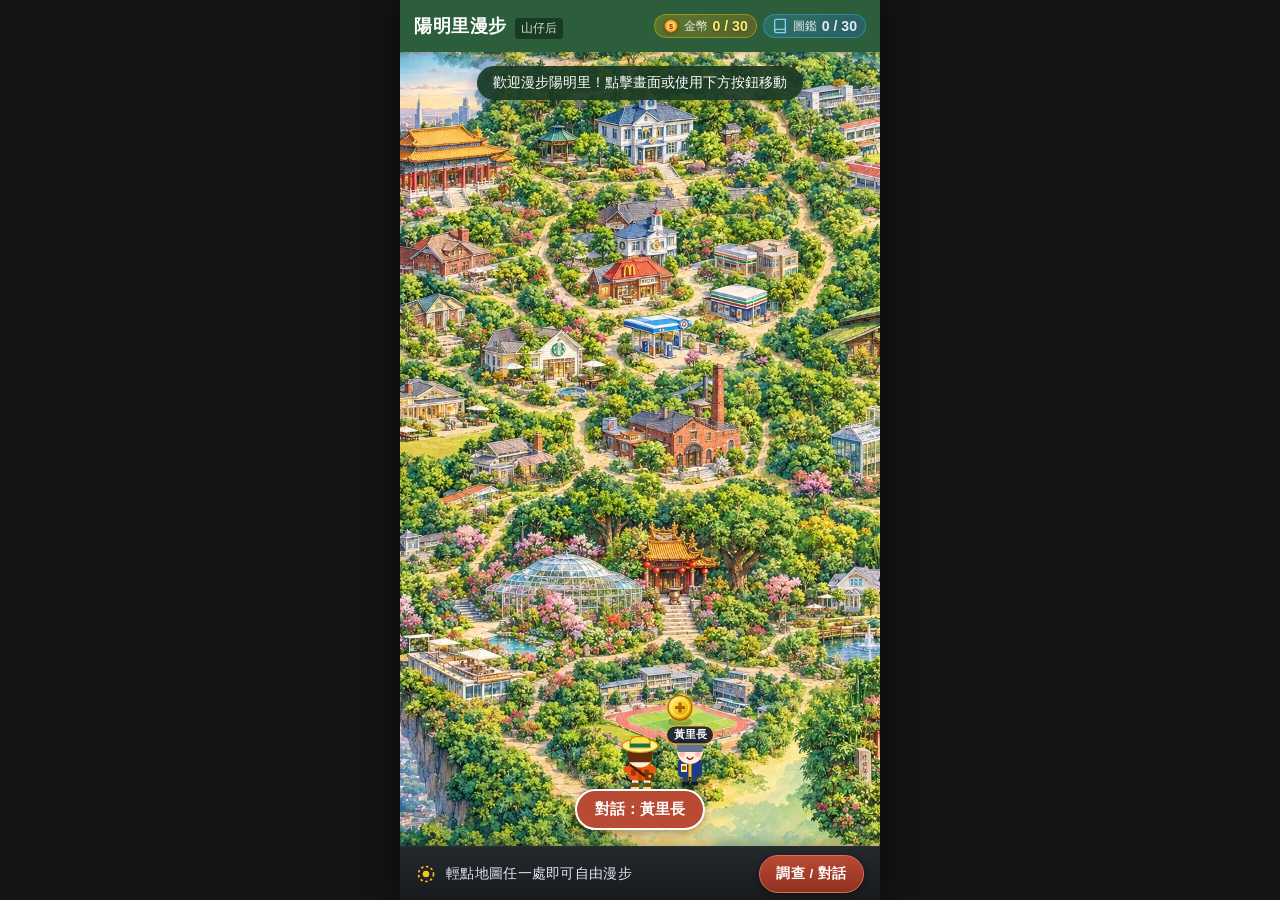
==== commit 891a47df: "feat(ui): implement Scheme A - replace dpad with compact touch guidance bar, add tap ripples, optimi" ====
--- a/index.html
+++ b/index.html
@@ -53,25 +53,18 @@
         <div id="toast-message" class="toast-popup hidden"></div>
       </section>
 
-      <!-- 下方專屬虛擬手把操控台（直立手持拇指操作區） -->
-      <footer id="gamepad-tray">
-        <div class="dpad-cluster">
-          <button class="ctrl-btn dpad-up" data-dir="up" aria-label="向上移動">▲</button>
-          <div class="dpad-row">
-            <button class="ctrl-btn dpad-left" data-dir="left" aria-label="向左移動">◀</button>
-            <div class="dpad-core"></div>
-            <button class="ctrl-btn dpad-right" data-dir="right" aria-label="向右移動">▶</button>
-          </div>
-          <button class="ctrl-btn dpad-down" data-dir="down" aria-label="向下移動">▼</button>
+      <!-- 下方專屬觸控操作指引列（方案 A：精簡空間回饋全景畫布） -->
+      <footer id="gamepad-tray" class="touch-bar">
+        <div class="touch-hint-group">
+          <svg class="touch-icon-svg" viewBox="0 0 24 24" width="20" height="20" fill="none" stroke="currentColor" stroke-width="2">
+            <circle cx="12" cy="12" r="9" stroke-dasharray="3 3"/>
+            <circle cx="12" cy="12" r="3" fill="currentColor"/>
+          </svg>
+          <span class="touch-instruction">輕點地圖任一處即可自由漫步</span>
         </div>
-
-        <div class="action-cluster">
-          <button id="btn-action-interact" class="action-btn-large" aria-label="互動與調查">
-            <span class="btn-main-label">調查 / 對話</span>
-            <span class="btn-sub-label">A 鍵</span>
-          </button>
-          <div class="hint-label">支援直接點擊地圖走路</div>
-        </div>
+        <button id="btn-action-interact" class="action-btn-pill" aria-label="互動與對話">
+          <span class="btn-pill-label">調查 / 對話</span>
+        </button>
       </footer>
     </div>
 
@@ -190,7 +183,7 @@
     </div>
   </main>
 
-  <!-- 遊戲核心邏輯（支援本機直接雙擊開啟與 Web 伺服器雙模運行） -->
-  <script src="bundle.js?v=20260916_v9_entrance"></script>
+  <!-- 遊戲核心邏輯（方案 A：精簡觸控操作與零延遲圖鑑） -->
+  <script src="bundle.js?v=20260916_v10_scheme_a"></script>
 </body>
 </html>
--- a/styles.css
+++ b/styles.css
@@ -210,110 +210,75 @@
 }
 
 /* --------------------------------------------------------------------------
-   下方專屬虛擬手把托盤（針對雙手拇指人體工學）
+   下方專屬觸控操作指引列（方案 A：精簡高度釋放畫布視野）
    -------------------------------------------------------------------------- */
-#gamepad-tray {
-  height: 175px;
-  background: linear-gradient(180deg, #2b3034 0%, #1c1f21 100%);
-  border-top: 3px solid #141718;
-  display: flex;
-  align-items: center;
-  justify-content: space-around;
-  padding: 10px 16px;
+#gamepad-tray.touch-bar {
+  height: 54px;
+  background: linear-gradient(180deg, #24292e 0%, #171b1e 100%);
+  border-top: 1.5px solid rgba(255, 255, 255, 0.08);
+  display: flex;
+  align-items: center;
+  justify-content: space-between;
+  padding: 0 16px;
+  box-sizing: border-box;
   touch-action: manipulation;
   flex-shrink: 0;
   z-index: 10;
-}
-
-/* 十字方向鍵模組 */
-.dpad-cluster {
-  display: flex;
-  flex-direction: column;
-  align-items: center;
-  width: 140px;
-}
-
-.dpad-row {
-  display: flex;
-  align-items: center;
-}
-
-.dpad-core {
-  width: 44px;
-  height: 44px;
-  background-color: #272a2d;
-}
-
-.ctrl-btn {
-  width: 46px;
-  height: 46px;
-  background: linear-gradient(180deg, #444b50 0%, #303538 100%);
-  border: 1px solid #575e63;
-  color: #d1d5db;
-  font-size: 1.1rem;
+  box-shadow: 0 -3px 12px rgba(0, 0, 0, 0.28);
+}
+
+.touch-hint-group {
+  display: flex;
+  align-items: center;
+  gap: 10px;
+  color: #cbd5e1;
+}
+
+.touch-icon-svg {
+  color: #fbbf24;
+  animation: pulseRing 2s infinite ease-in-out;
+  flex-shrink: 0;
+}
+
+@keyframes pulseRing {
+  0%, 100% { transform: scale(1); opacity: 0.85; }
+  50% { transform: scale(1.15); opacity: 1; }
+}
+
+.touch-instruction {
+  font-size: 0.85rem;
+  font-weight: 500;
+  letter-spacing: 0.3px;
+  color: #e2e8f0;
+}
+
+.action-btn-pill {
+  height: 38px;
+  padding: 0 16px;
+  background: linear-gradient(180deg, #b94a34 0%, #8f3120 100%);
+  border: 1.5px solid #e06c55;
+  border-radius: 20px;
+  color: #ffffff;
   display: flex;
   align-items: center;
   justify-content: center;
   cursor: pointer;
-  box-shadow: 0 3px 6px rgba(0,0,0,0.5);
+  box-shadow: 0 2px 8px rgba(0, 0, 0, 0.35);
+  transition: transform 0.1s ease, box-shadow 0.1s ease;
   user-select: none;
   -webkit-user-select: none;
 }
 
-.ctrl-btn:active, .ctrl-btn.active {
-  background: #232729;
-  box-shadow: var(--shadow-press);
-  color: #ffea79;
-}
-
-.dpad-up { border-radius: 8px 8px 0 0; }
-.dpad-down { border-radius: 0 0 8px 8px; }
-.dpad-left { border-radius: 8px 0 0 8px; }
-.dpad-right { border-radius: 0 8px 8px 0; }
-
-/* 右側大型動作鍵 */
-.action-cluster {
-  display: flex;
-  flex-direction: column;
-  align-items: center;
-  gap: 8px;
-}
-
-.action-btn-large {
-  width: 110px;
-  height: 64px;
-  background: linear-gradient(180deg, #b94a34 0%, #8f3120 100%);
-  border: 2px solid #e06c55;
-  border-radius: 32px;
-  color: #ffffff;
-  display: flex;
-  flex-direction: column;
-  align-items: center;
-  justify-content: center;
-  cursor: pointer;
-  box-shadow: 0 4px 10px rgba(0, 0, 0, 0.4);
-}
-
-.action-btn-large:active {
-  transform: translateY(2px);
-  box-shadow: inset 0 2px 6px rgba(0,0,0,0.5);
-}
-
-.btn-main-label {
-  font-size: 1rem;
+.action-btn-pill:active {
+  transform: scale(0.96);
+  background: #7a2617;
+  box-shadow: inset 0 2px 4px rgba(0, 0, 0, 0.4);
+}
+
+.btn-pill-label {
+  font-size: 0.85rem;
   font-weight: bold;
   letter-spacing: 0.5px;
-}
-
-.btn-sub-label {
-  font-size: 0.72rem;
-  opacity: 0.85;
-}
-
-.hint-label {
-  font-size: 0.72rem;
-  color: #9ca3af;
-  text-align: center;
 }
 
 /* --------------------------------------------------------------------------
@@ -729,8 +694,13 @@
   filter: drop-shadow(0 2px 5px rgba(0, 0, 0, 0.15));
 }
 
-.album-item.locked .album-icon-img {
-  filter: grayscale(100%) brightness(0.2) opacity(0.3);
+.album-icon-wrap.locked-silhouette {
+  background: #e7e5e0;
+  border-radius: 8px;
+}
+
+.album-silhouette-svg {
+  filter: drop-shadow(0 1px 3px rgba(0, 0, 0, 0.08));
 }
 
 .album-lock-badge {
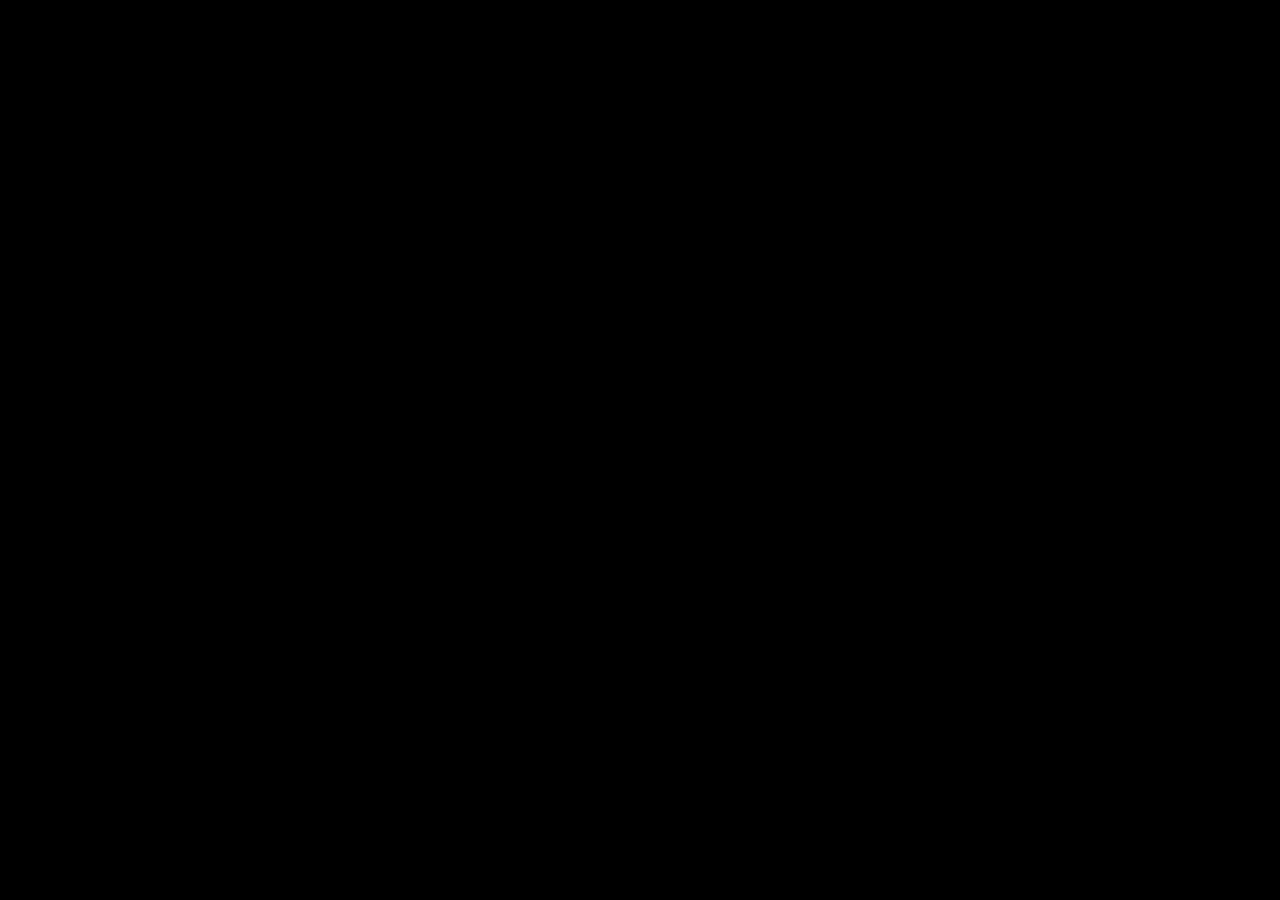
==== commit 56358f28: "feat: 重構為 Three.js 3D 方塊版（還原像素體素風格、小人尋路漫步與 30 處地標圖鑑）" ====
--- a/index.html
+++ b/index.html
@@ -1,189 +1,19 @@
-<!DOCTYPE html>
-<html lang="zh-TW">
-<head>
-  <meta charset="UTF-8">
-  <meta name="viewport" content="width=device-width, initial-scale=1.0, maximum-scale=1.0, user-scalable=no, viewport-fit=cover">
-  <meta name="apple-mobile-web-app-capable" content="yes">
-  <meta name="apple-mobile-web-app-status-bar-style" content="black-translucent">
-  <title>陽明里漫步指南 - 2D 探索遊戲</title>
-  <link rel="icon" href="data:image/svg+xml,<svg xmlns='http://www.w3.org/2000/svg' viewBox='0 0 100 100'><text y='.9em' font-size='90'>🌿</text></svg>">
-  <link rel="stylesheet" href="styles.css">
-</head>
-<body>
-  <!-- 直立式手機機身容器 -->
-  <main id="app-wrapper">
-    <div id="phone-shell">
-      <!-- 頂部資訊列 -->
-      <header id="game-header">
-        <div class="header-brand">
-          <h1 class="game-title">陽明里漫步</h1>
-          <span class="badge-district">山仔后</span>
-        </div>
-        <div class="header-stats">
-          <div id="coin-tracker" class="stat-pill coin-pill">
-            <svg class="coin-svg" viewBox="0 0 20 20" width="16" height="16">
-              <circle cx="10" cy="10" r="8" fill="#ffd166" stroke="#b45309" stroke-width="1.5"/>
-              <circle cx="10" cy="10" r="5.5" fill="none" stroke="#f59f00" stroke-width="1"/>
-              <text x="10" y="13.5" font-size="9" font-weight="bold" fill="#78350f" text-anchor="middle">$</text>
-            </svg>
-            <span class="stat-label">金幣</span>
-            <strong id="coin-count" class="stat-number coin-number">0 / 30</strong>
-          </div>
-          <button id="btn-open-album" class="stat-pill album-pill" aria-label="打開文史圖鑑" title="查看 30 處地標圖鑑">
-            <svg class="album-svg" viewBox="0 0 24 24" width="16" height="16" fill="none" stroke="currentColor" stroke-width="2">
-              <path d="M4 19.5A2.5 2.5 0 0 1 6.5 17H20"/>
-              <path d="M6.5 2H20v20H6.5A2.5 2.5 0 0 1 4 19.5v-15A2.5 2.5 0 0 1 6.5 2z"/>
-            </svg>
-            <span class="stat-label">圖鑑</span>
-            <strong id="quest-progress" class="stat-number quest-number">0 / 30</strong>
-          </button>
-        </div>
-      </header>
-
-      <!-- 核心遊戲畫面區域（直立視窗） -->
-      <section id="viewport-container">
-        <canvas id="game-canvas"></canvas>
-
-        <!-- 浮動互動提示鈕（靠近地標或人物時顯示） -->
-        <button id="proximity-prompt" class="proximity-bubble hidden">
-          <span class="bubble-text">點擊或按 A 互動</span>
-        </button>
-
-        <!-- 浮動提示訊息 -->
-        <div id="toast-message" class="toast-popup hidden"></div>
-      </section>
-
-      <!-- 下方專屬觸控操作指引列（方案 A：精簡空間回饋全景畫布） -->
-      <footer id="gamepad-tray" class="touch-bar">
-        <div class="touch-hint-group">
-          <svg class="touch-icon-svg" viewBox="0 0 24 24" width="20" height="20" fill="none" stroke="currentColor" stroke-width="2">
-            <circle cx="12" cy="12" r="9" stroke-dasharray="3 3"/>
-            <circle cx="12" cy="12" r="3" fill="currentColor"/>
-          </svg>
-          <span class="touch-instruction">輕點地圖任一處即可自由漫步</span>
-        </div>
-        <button id="btn-action-interact" class="action-btn-pill" aria-label="互動與對話">
-          <span class="btn-pill-label">調查 / 對話</span>
-        </button>
-      </footer>
-    </div>
-
-    <!-- 導覽對話卡片彈窗 -->
-    <div id="dialog-modal" class="modal-backdrop hidden">
-      <div class="modal-card">
-        <div class="modal-top">
-          <span id="dialog-tag" class="modal-tag">歷史地標</span>
-          <button id="btn-dialog-close" class="modal-close" aria-label="關閉卡片">&times;</button>
-        </div>
-        <h2 id="dialog-title" class="modal-title">地標名稱</h2>
-        <div class="modal-content">
-          <div id="dialog-visual" class="landmark-visual"></div>
-          <p id="dialog-description" class="modal-desc">文化故事內容。</p>
-        </div>
-        <div class="modal-bottom">
-          <button id="btn-dialog-confirm" class="confirm-btn">收錄至導覽紀錄</button>
-        </div>
-      </div>
-    </div>
-
-    <!-- 榮譽里民證結算彈窗 -->
-    <div id="certificate-modal" class="modal-backdrop hidden">
-      <div class="modal-card cert-card">
-        <div class="cert-ribbon">榮譽認證</div>
-        <h2 class="cert-title">陽明里榮譽文史漫遊者</h2>
-        <p class="cert-subtitle">恭喜您完成士林區陽明里全域 30 處文化、學園與特色地標深度走訪與金幣收集</p>
-        
-        <div class="cert-checklist">
-          <div class="check-item">
-            <span class="check-icon">✓</span>
-            <div>
-              <strong>中央・山仔后生活核心</strong>
-              <small>01 派出所、02 麥當勞、03 7-11、04 公園、05 活動中心、06 加油站</small>
-            </div>
-          </div>
-          <div class="check-item">
-            <span class="check-icon">✓</span>
-            <div>
-              <strong>北區・草山歷史官舍</strong>
-              <small>07 豆留森林、08 白房子、09 彩虹谷、10 美軍宿舍北區、11 雀客藏居、12 錫安堂、13 草山御賓館</small>
-            </div>
-          </div>
-          <div class="check-item">
-            <span class="check-icon">✓</span>
-            <div>
-              <strong>西區・華岡美軍生活圈</strong>
-              <small>14 文化大學、15 亞尼克、16 想陽明山、17 星巴克、18 美軍俱樂部、19 美國渡假村、20 陽明教養院、21 屋頂上</small>
-            </div>
-          </div>
-          <div class="check-item">
-            <span class="check-icon">✓</span>
-            <div>
-              <strong>東區・建業學園與生態</strong>
-              <small>22 華岡藝校、23 歐洲學校、24 猛禽中心、25 初衣食午</small>
-            </div>
-          </div>
-          <div class="check-item">
-            <span class="check-icon">✓</span>
-            <div>
-              <strong>南區・花卉信仰與門戶</strong>
-              <small>26 花卉試驗中心、27 陽明福德宮、28 格致國中、29 納美花園、30 下竹林福德宮</small>
-            </div>
-          </div>
-        </div>
-
-        <div class="cert-actions">
-          <button id="btn-cert-close" class="cert-btn secondary">回到地圖漫步</button>
-          <button id="btn-cert-copy" class="cert-btn primary">複製連結給鄰居</button>
-        </div>
-      </div>
-    </div>
-
-    <!-- 陽明里手繪水彩文史圖鑑冊彈窗 -->
-    <div id="album-modal" class="modal-backdrop hidden">
-      <div class="modal-card album-card">
-        <div class="album-header">
-          <div class="album-title-group">
-            <span class="modal-tag">里民典藏手冊</span>
-            <h2 class="album-title">陽明里手繪文史圖鑑</h2>
-            <p class="album-subtitle">漫步走訪全里 30 處地標即可點亮專屬水彩圖章</p>
-          </div>
-          <button id="btn-album-close" class="modal-close" aria-label="關閉圖鑑">&times;</button>
-        </div>
-
-        <!-- 收集進度條與全通關火漆印章 -->
-        <div class="album-progress-wrap">
-          <div class="album-progress-bar-bg">
-            <div id="album-progress-bar" class="album-progress-bar-fill" style="width: 0%;"></div>
-          </div>
-          <div class="album-progress-meta">
-            <span id="album-progress-text">已收錄 0 / 30 處地標 (0%)</span>
-            <div id="album-clearance-stamp" class="album-stamp hidden">全通關達成</div>
-          </div>
-        </div>
-
-        <!-- 分區過濾標籤頁 -->
-        <div class="album-tabs" role="tablist">
-          <button class="album-tab active" data-filter="all">全部 (30)</button>
-          <button class="album-tab" data-filter="central">中央 (6)</button>
-          <button class="album-tab" data-filter="north">北區 (7)</button>
-          <button class="album-tab" data-filter="west">西區 (8)</button>
-          <button class="album-tab" data-filter="east">東區 (4)</button>
-          <button class="album-tab" data-filter="south">南區 (5)</button>
-        </div>
-
-        <!-- 30 處地標圖鑑網格 -->
-        <div id="album-grid" class="album-grid">
-          <!-- 由 JavaScript 動態生成 30 處卡片 -->
-        </div>
-
-        <div class="album-footer">
-          <button id="btn-album-confirm" class="confirm-btn">繼續地圖探索</button>
-        </div>
-      </div>
-    </div>
-  </main>
-
-  <!-- 遊戲核心邏輯（方案 A：精簡觸控操作與零延遲圖鑑） -->
-  <script src="bundle.js?v=20260916_v10_scheme_a"></script>
-</body>
-</html>
+<!DOCTYPE html>
+<html lang="zh-TW">
+<head>
+  <meta charset="UTF-8">
+  <meta name="viewport" content="width=device-width, initial-scale=1.0, maximum-scale=1.0, user-scalable=no, viewport-fit=cover">
+  <meta name="apple-mobile-web-app-capable" content="yes">
+  <meta name="apple-mobile-web-app-status-bar-style" content="black-translucent">
+  <title>陽明里漫步 - 3D 方塊版 (Three.js)</title>
+  <link rel="icon" href="data:image/svg+xml,<svg xmlns='http://www.w3.org/2000/svg' viewBox='0 0 100 100'><text y='.9em' font-size='90'>🧱</text></svg>">
+  <link rel="stylesheet" href="styles_3d.css">
+</head>
+<body>
+  <!-- 核心 3D WebGL 渲染畫布 -->
+  <canvas id="game-canvas-3d"></canvas>
+
+  <!-- 3D 遊戲核心邏輯載入 (原生 ES Module) -->
+  <script type="module" src="src/main_3d.js"></script>
+</body>
+</html>
--- a/styles_3d.css
+++ b/styles_3d.css
@@ -0,0 +1,592 @@
+/* ============================================================
+   陽明里漫步 3D 方塊版 - 專屬樣式表 (styles_3d.css)
+   1:1 還原截圖中的 Minecraft / Voxel 治癒系手繪與體素風格
+   ============================================================ */
+
+:root {
+  --primary-teal: #2a9d8f;
+  --primary-teal-hover: #21867a;
+  --accent-orange: #ea8a26;
+  --accent-orange-hover: #d67a1c;
+  --card-bg: #fdfbf7;
+  --card-border: #e3d9c6;
+  --text-dark: #3c3228;
+  --text-muted: #8c827a;
+  --dist-badge-bg: #80684a;
+}
+
+* {
+  box-sizing: border-box;
+  margin: 0;
+  padding: 0;
+  -webkit-tap-highlight-color: transparent;
+  user-select: none;
+}
+
+html, body {
+  width: 100%;
+  height: 100%;
+  overflow: hidden;
+  background-color: #a7d8ff;
+  font-family: -apple-system, BlinkMacSystemFont, "Segoe UI", Roboto, "PingFang TC", "Microsoft JhengHei", sans-serif;
+}
+
+/* 遊戲全屏 3D Canvas 容器 */
+#game-canvas-3d {
+  width: 100vw;
+  height: 100vh;
+  display: block;
+  touch-action: none;
+}
+
+/* 3D UI 頂層覆蓋層 */
+#voxel-ui-container {
+  position: absolute;
+  top: 0;
+  left: 0;
+  width: 100%;
+  height: 100%;
+  pointer-events: none; /* 穿透至 3D 畫布 */
+  overflow: hidden;
+  font-size: 16px;
+}
+
+/* 允許 UI 內部組件點擊 */
+#voxel-ui-container > * {
+  pointer-events: auto;
+}
+
+/* ==========================================
+   1. 左上角遊戲標題膠囊 (還原截圖 1 & 4)
+   ========================================== */
+.voxel-badge-title {
+  position: absolute;
+  top: 16px;
+  left: 16px;
+  display: flex;
+  align-items: center;
+  gap: 6px;
+  background: rgba(45, 38, 30, 0.65);
+  backdrop-filter: blur(8px);
+  padding: 8px 16px;
+  border-radius: 24px;
+  color: #ffffff;
+  box-shadow: 0 4px 12px rgba(0, 0, 0, 0.15);
+  border: 1px solid rgba(255, 255, 255, 0.2);
+}
+
+.voxel-badge-title .brick-icon {
+  font-size: 18px;
+}
+
+.voxel-badge-title .title-text {
+  font-size: 17px;
+  font-weight: 700;
+  letter-spacing: 0.5px;
+}
+
+.voxel-badge-title .sub-text {
+  font-size: 12px;
+  color: #e0d5c1;
+  background: rgba(255, 255, 255, 0.15);
+  padding: 2px 6px;
+  border-radius: 8px;
+  margin-left: 2px;
+}
+
+/* ==========================================
+   2. 右上角圖鑑圓形進度與按鈕 (還原截圖 1 & 4)
+   ========================================== */
+.voxel-album-top-group {
+  position: absolute;
+  top: 14px;
+  right: 16px;
+  display: flex;
+  align-items: center;
+  gap: 10px;
+}
+
+.voxel-circle-stat {
+  width: 62px;
+  height: 62px;
+  background: #f7efe1;
+  border: 3px solid #8c6e54;
+  border-radius: 50%;
+  display: flex;
+  flex-direction: column;
+  align-items: center;
+  justify-content: center;
+  box-shadow: 0 4px 10px rgba(0, 0, 0, 0.2);
+  cursor: pointer;
+  transition: transform 0.15s ease;
+}
+
+.voxel-circle-stat:active {
+  transform: scale(0.92);
+}
+
+.voxel-circle-stat .stat-book-icon {
+  font-size: 13px;
+  line-height: 1;
+}
+
+.voxel-circle-stat .stat-title {
+  font-size: 11px;
+  font-weight: 700;
+  color: #5a4531;
+  line-height: 1.1;
+}
+
+.voxel-circle-stat .stat-count {
+  font-size: 13px;
+  font-weight: 800;
+  color: #8c431b;
+  line-height: 1.1;
+}
+
+.voxel-btn-album {
+  background: var(--primary-teal);
+  color: #ffffff;
+  border: 2px solid rgba(255, 255, 255, 0.4);
+  padding: 10px 18px;
+  border-radius: 20px;
+  font-size: 16px;
+  font-weight: 700;
+  cursor: pointer;
+  box-shadow: 0 4px 12px rgba(42, 157, 143, 0.4);
+  transition: transform 0.15s ease, background 0.2s;
+}
+
+.voxel-btn-album:hover {
+  background: var(--primary-teal-hover);
+}
+
+.voxel-btn-album:active {
+  transform: scale(0.94);
+}
+
+/* ==========================================
+   3. 右下角入口按鈕 (還原截圖 3 & 4)
+   ========================================== */
+.voxel-btn-entrance {
+  position: absolute;
+  bottom: 24px;
+  right: 18px;
+  width: 58px;
+  height: 64px;
+  background: #ffffff;
+  border: 2px solid #e2d7c5;
+  border-radius: 16px;
+  display: flex;
+  flex-direction: column;
+  align-items: center;
+  justify-content: center;
+  box-shadow: 0 6px 16px rgba(0, 0, 0, 0.18);
+  cursor: pointer;
+  transition: transform 0.15s ease;
+}
+
+.voxel-btn-entrance:active {
+  transform: scale(0.92);
+}
+
+.voxel-btn-entrance .pin-icon {
+  font-size: 20px;
+  line-height: 1;
+}
+
+.voxel-btn-entrance .pin-label {
+  font-size: 12px;
+  font-weight: 700;
+  color: #4a3e35;
+  margin-top: 2px;
+}
+
+/* ==========================================
+   4. 底部提示黑底膠囊 (還原截圖 3 & 4)
+   ========================================== */
+.voxel-bottom-hint {
+  position: absolute;
+  bottom: 28px;
+  left: 50%;
+  transform: translateX(-50%);
+  background: rgba(30, 24, 18, 0.78);
+  backdrop-filter: blur(6px);
+  color: #ffffff;
+  font-size: 14px;
+  font-weight: 500;
+  padding: 8px 20px;
+  border-radius: 20px;
+  display: flex;
+  align-items: center;
+  gap: 6px;
+  box-shadow: 0 4px 12px rgba(0, 0, 0, 0.25);
+  pointer-events: none;
+  white-space: nowrap;
+}
+
+/* ==========================================
+   5. 靠近動態大按鈕 (還原截圖 3 & 5)
+   ========================================== */
+.voxel-interaction-dock {
+  position: absolute;
+  bottom: 80px;
+  left: 50%;
+  transform: translateX(-50%);
+  transition: all 0.3s cubic-bezier(0.175, 0.885, 0.32, 1.275);
+  z-index: 10;
+}
+
+.voxel-interaction-dock.hidden {
+  opacity: 0;
+  transform: translateX(-50%) translateY(30px) scale(0.85);
+  pointer-events: none;
+}
+
+.voxel-action-btn {
+  background: var(--accent-orange);
+  color: #ffffff;
+  border: 3.5px solid #ffffff;
+  border-radius: 44px;
+  padding: 12px 28px;
+  font-size: 19px;
+  font-weight: 800;
+  display: flex;
+  align-items: center;
+  gap: 8px;
+  cursor: pointer;
+  box-shadow: 0 8px 24px rgba(234, 138, 38, 0.45);
+  animation: pulseButton 2s infinite ease-in-out;
+  transition: transform 0.15s ease, background 0.2s;
+  white-space: nowrap;
+}
+
+.voxel-action-btn:hover {
+  background: var(--accent-orange-hover);
+}
+
+.voxel-action-btn:active {
+  transform: scale(0.94);
+}
+
+@keyframes pulseButton {
+  0%, 100% {
+    transform: scale(1);
+    box-shadow: 0 8px 24px rgba(234, 138, 38, 0.45);
+  }
+  50% {
+    transform: scale(1.04);
+    box-shadow: 0 12px 30px rgba(234, 138, 38, 0.65);
+  }
+}
+
+/* ==========================================
+   6. 彈窗遮罩與通用樣式 (還原截圖 1 & 2)
+   ========================================== */
+.voxel-modal-backdrop {
+  position: fixed;
+  top: 0;
+  left: 0;
+  width: 100%;
+  height: 100%;
+  background: rgba(0, 0, 0, 0.55);
+  backdrop-filter: blur(4px);
+  display: flex;
+  align-items: center;
+  justify-content: center;
+  padding: 20px;
+  z-index: 100;
+  transition: opacity 0.25s ease;
+}
+
+.voxel-modal-backdrop.hidden {
+  opacity: 0;
+  pointer-events: none;
+}
+
+/* 地標故事卡 (還原截圖 2) */
+.voxel-story-card {
+  width: 100%;
+  max-width: 380px;
+  background: var(--card-bg);
+  border: 2px solid var(--card-border);
+  border-radius: 28px;
+  padding: 26px 22px;
+  box-shadow: 0 16px 40px rgba(0, 0, 0, 0.3);
+  display: flex;
+  flex-direction: column;
+  gap: 14px;
+  animation: cardPop 0.3s cubic-bezier(0.175, 0.885, 0.32, 1.275);
+}
+
+@keyframes cardPop {
+  0% { transform: scale(0.85); opacity: 0; }
+  100% { transform: scale(1); opacity: 1; }
+}
+
+.voxel-story-tag {
+  align-self: flex-start;
+  background: var(--dist-badge-bg);
+  color: #ffffff;
+  font-size: 13px;
+  font-weight: 700;
+  padding: 6px 14px;
+  border-radius: 14px;
+  letter-spacing: 0.3px;
+}
+
+.chief-tag {
+  background: #b5651d;
+}
+
+.voxel-story-title {
+  font-size: 26px;
+  font-weight: 800;
+  color: var(--text-dark);
+  line-height: 1.2;
+}
+
+.voxel-story-thumb-wrap {
+  width: 100%;
+  max-height: 160px;
+  display: flex;
+  align-items: center;
+  justify-content: center;
+  background: #f1ebd9;
+  border-radius: 16px;
+  overflow: hidden;
+  padding: 8px;
+}
+
+.voxel-story-thumb {
+  max-width: 100%;
+  max-height: 140px;
+  object-fit: contain;
+}
+
+.voxel-story-desc {
+  font-size: 15px;
+  line-height: 1.65;
+  color: #52473c;
+  font-weight: 400;
+}
+
+.voxel-story-actions {
+  display: flex;
+  flex-direction: column;
+  gap: 10px;
+  margin-top: 8px;
+}
+
+.voxel-btn-confirm {
+  width: 100%;
+  background: var(--primary-teal);
+  color: #ffffff;
+  border: none;
+  border-radius: 24px;
+  padding: 14px 0;
+  font-size: 17px;
+  font-weight: 700;
+  cursor: pointer;
+  box-shadow: 0 4px 12px rgba(42, 157, 143, 0.3);
+  transition: transform 0.15s ease, background 0.2s;
+}
+
+.voxel-btn-confirm:hover {
+  background: var(--primary-teal-hover);
+}
+
+.voxel-btn-confirm:active {
+  transform: scale(0.97);
+}
+
+.voxel-btn-confirm.collected {
+  background: #40916c;
+}
+
+.voxel-btn-cancel {
+  width: 100%;
+  background: #ffffff;
+  color: #6a5744;
+  border: 2px solid #9c846e;
+  border-radius: 24px;
+  padding: 13px 0;
+  font-size: 17px;
+  font-weight: 700;
+  cursor: pointer;
+  transition: transform 0.15s ease, background 0.2s;
+}
+
+.voxel-btn-cancel:hover {
+  background: #f6efe6;
+}
+
+.voxel-btn-cancel:active {
+  transform: scale(0.97);
+}
+
+/* ==========================================
+   7. 陽明里文史圖鑑彈窗 (還原截圖 1)
+   ========================================== */
+.voxel-album-card {
+  width: 100%;
+  max-width: 420px;
+  max-height: 85vh;
+  background: var(--card-bg);
+  border: 2px solid var(--card-border);
+  border-radius: 28px;
+  padding: 24px 20px 20px 20px;
+  box-shadow: 0 16px 40px rgba(0, 0, 0, 0.3);
+  display: flex;
+  flex-direction: column;
+  animation: cardPop 0.3s cubic-bezier(0.175, 0.885, 0.32, 1.275);
+}
+
+.voxel-album-header {
+  display: flex;
+  align-items: center;
+  justify-content: space-between;
+  margin-bottom: 12px;
+}
+
+.voxel-album-title {
+  font-size: 22px;
+  font-weight: 800;
+  color: var(--text-dark);
+}
+
+.voxel-close-x {
+  background: none;
+  border: none;
+  font-size: 28px;
+  color: #8c7e6c;
+  cursor: pointer;
+  line-height: 1;
+  padding: 0 4px;
+}
+
+/* 進度條 */
+.voxel-progress-bar-wrap {
+  width: 100%;
+  height: 14px;
+  background: #ede3cf;
+  border-radius: 10px;
+  overflow: hidden;
+  margin-bottom: 8px;
+}
+
+.voxel-progress-bar {
+  height: 100%;
+  background: linear-gradient(90deg, #f4a261, #e76f51);
+  border-radius: 10px;
+  transition: width 0.4s ease;
+}
+
+.voxel-progress-text {
+  font-size: 15px;
+  font-weight: 700;
+  color: var(--text-dark);
+  margin-bottom: 14px;
+}
+
+/* 列表捲動區 */
+.voxel-album-list-scroll {
+  flex: 1;
+  overflow-y: auto;
+  padding-right: 4px;
+  display: flex;
+  flex-direction: column;
+  gap: 16px;
+}
+
+.voxel-album-list-scroll::-webkit-scrollbar {
+  width: 6px;
+}
+
+.voxel-album-list-scroll::-webkit-scrollbar-thumb {
+  background: #d4c5b1;
+  border-radius: 6px;
+}
+
+/* 分區組件 */
+.voxel-album-group {
+  display: flex;
+  flex-direction: column;
+  gap: 8px;
+}
+
+.voxel-album-dist-title {
+  background: var(--dist-badge-bg);
+  color: #ffffff;
+  font-size: 15px;
+  font-weight: 700;
+  padding: 8px 16px;
+  border-radius: 16px;
+}
+
+/* 每一項地標條目 (還原截圖 1) */
+.voxel-album-item {
+  display: flex;
+  align-items: center;
+  justify-content: space-between;
+  background: #f4ede0;
+  border: 1.5px solid #ded3c1;
+  border-radius: 18px;
+  padding: 12px 16px;
+  cursor: pointer;
+  transition: transform 0.1s ease, background 0.15s;
+}
+
+.voxel-album-item:hover {
+  background: #ebe0cf;
+}
+
+.voxel-album-item:active {
+  transform: scale(0.98);
+}
+
+.voxel-album-item.visited {
+  background: #fbf7ee;
+  border-color: #cbbeaa;
+}
+
+.voxel-album-item .item-left {
+  display: flex;
+  align-items: center;
+  gap: 12px;
+}
+
+.voxel-album-item .item-code-badge {
+  font-size: 13px;
+  font-weight: 800;
+  padding: 4px 8px;
+  border-radius: 10px;
+}
+
+.code-unvisited {
+  background: #999083;
+  color: #ffffff;
+}
+
+.code-visited {
+  background: #47392d;
+  color: #ffffff;
+}
+
+.voxel-album-item .item-name {
+  font-size: 16px;
+  font-weight: 700;
+  color: var(--text-dark);
+}
+
+.voxel-album-item .status-pending {
+  font-size: 14px;
+  color: #a49788;
+  font-weight: 500;
+}
+
+.voxel-album-item .status-checked {
+  font-size: 20px;
+  font-weight: 900;
+  color: #2a9d8f;
+}
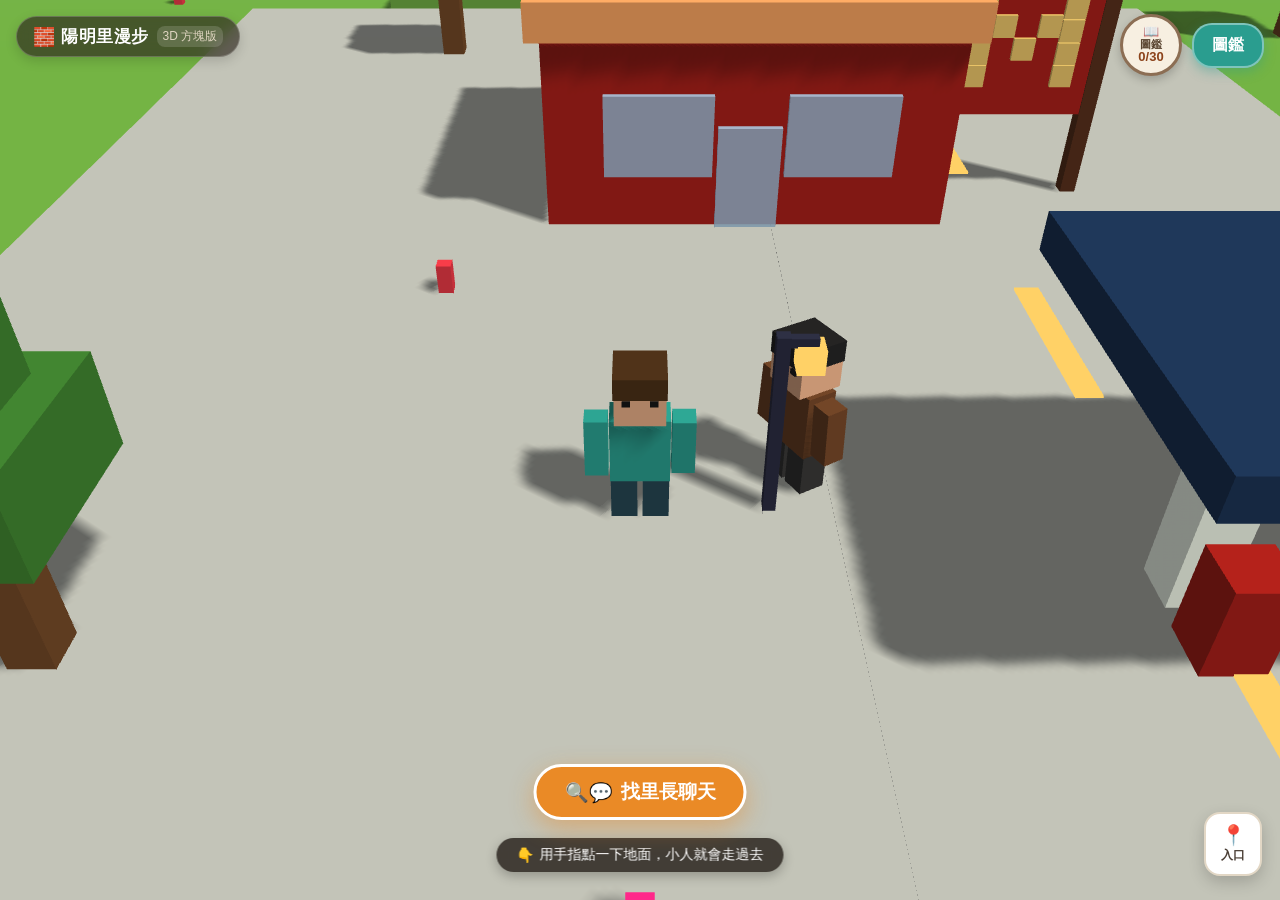
==== commit 1661b498: "fix: 修復方塊樹變數參照錯誤、修正出生點視角，打包為免伺服器直接雙擊執行的 bundle_3d.js" ====
--- a/index.html
+++ b/index.html
@@ -13,7 +13,15 @@
   <!-- 核心 3D WebGL 渲染畫布 -->
   <canvas id="game-canvas-3d"></canvas>
 
-  <!-- 3D 遊戲核心邏輯載入 (原生 ES Module) -->
-  <script type="module" src="src/main_3d.js"></script>
+  <!-- 1. 載入 Three.js 核心庫 (本地優先，備用 CDN) -->
+  <script src="assets/three.min.js"></script>
+  <script>
+    if (typeof THREE === 'undefined') {
+      document.write('<script src="https://cdnjs.cloudflare.com/ajax/libs/three.js/r128/three.min.js"><\\/script>');
+    }
+  </script>
+
+  <!-- 2. 載入 3D 遊戲完整程式 (免伺服器，雙擊直接玩) -->
+  <script src="bundle_3d.js?v=20260926_3d_v1"></script>
 </body>
 </html>
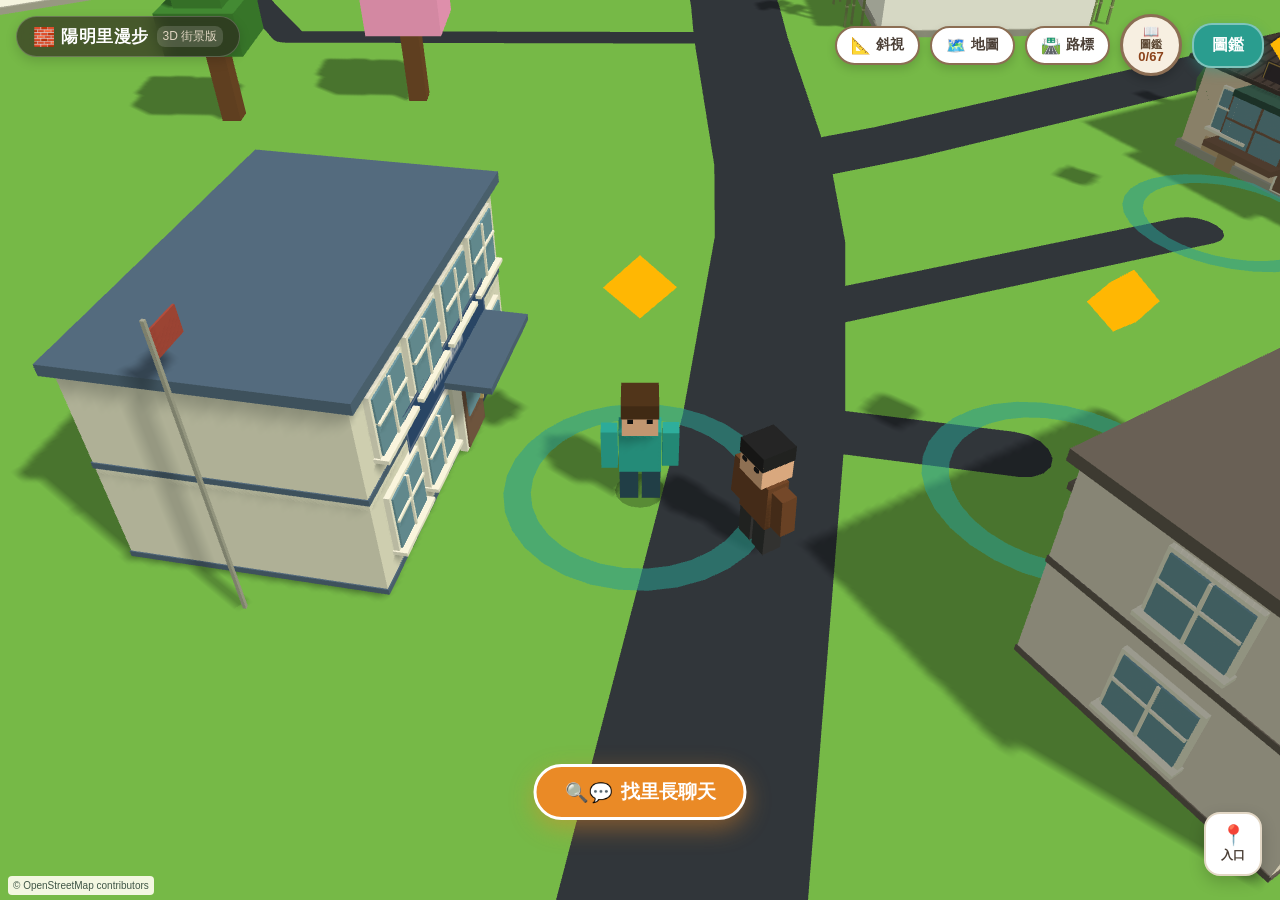
==== commit f5226f00: "更新 3D 街景、真實路網與地標建築系統" ====
--- a/index.html
+++ b/index.html
@@ -5,9 +5,9 @@
   <meta name="viewport" content="width=device-width, initial-scale=1.0, maximum-scale=1.0, user-scalable=no, viewport-fit=cover">
   <meta name="apple-mobile-web-app-capable" content="yes">
   <meta name="apple-mobile-web-app-status-bar-style" content="black-translucent">
-  <title>陽明里漫步 - 3D 方塊版 (Three.js)</title>
+  <title>陽明里漫步 - 3D 街景版</title>
   <link rel="icon" href="data:image/svg+xml,<svg xmlns='http://www.w3.org/2000/svg' viewBox='0 0 100 100'><text y='.9em' font-size='90'>🧱</text></svg>">
-  <link rel="stylesheet" href="styles_3d.css">
+  <link rel="stylesheet" href="styles_3d.css?v=20260927_gardens_south">
 </head>
 <body>
   <!-- 核心 3D WebGL 渲染畫布 -->
@@ -22,6 +22,6 @@
   </script>
 
   <!-- 2. 載入 3D 遊戲完整程式 (免伺服器，雙擊直接玩) -->
-  <script src="bundle_3d.js?v=20260926_3d_v1"></script>
+  <script src="bundle_3d.js?v=20260927_gardens_south"></script>
 </body>
 </html>
--- a/styles_3d.css
+++ b/styles_3d.css
@@ -39,20 +39,35 @@
   touch-action: none;
 }
 
-/* 3D UI 頂層覆蓋層 */
+/* 通用隱藏類別 (防遮罩誤顯) */
+.hidden {
+  display: none !important;
+  opacity: 0 !important;
+  pointer-events: none !important;
+}
+
+/* 3D UI 頂層覆蓋層：全部穿透至底層 3D 畫布 */
 #voxel-ui-container {
   position: absolute;
   top: 0;
   left: 0;
   width: 100%;
   height: 100%;
-  pointer-events: none; /* 穿透至 3D 畫布 */
+  pointer-events: none;
   overflow: hidden;
   font-size: 16px;
 }
 
-/* 允許 UI 內部組件點擊 */
-#voxel-ui-container > * {
+/* 僅針對具備互動性的按鈕與卡片本體啟用點擊 */
+.voxel-badge-title,
+.voxel-btn-view,
+.voxel-circle-stat,
+.voxel-btn-album,
+.voxel-btn-entrance,
+.voxel-action-btn,
+.voxel-story-card,
+.voxel-album-card,
+.voxel-minimap-card {
   pointer-events: auto;
 }
 
@@ -163,6 +178,65 @@
 
 .voxel-btn-album:active {
   transform: scale(0.94);
+}
+
+/* 視角切換按鈕 (斜俯視 / 沉浸平視 / 上空俯視) */
+.voxel-btn-view {
+  background: #ffffff;
+  color: #4a3e35;
+  border: 2px solid #8c6e54;
+  border-radius: 20px;
+  padding: 8px 14px;
+  display: flex;
+  align-items: center;
+  gap: 5px;
+  font-size: 14px;
+  font-weight: 800;
+  cursor: pointer;
+  box-shadow: 0 4px 10px rgba(0, 0, 0, 0.15);
+  transition: transform 0.15s ease, background 0.2s;
+}
+
+.voxel-btn-view:hover {
+  background: #fbf7ee;
+}
+
+.voxel-btn-view:active {
+  transform: scale(0.92);
+}
+
+.voxel-btn-view.roads-hidden {
+  background: #e8f5e9;
+  color: #2e7d32;
+  border-color: #81c784;
+}
+
+.voxel-btn-view .view-icon {
+  font-size: 16px;
+}
+
+/* 浮動提示 Toast (置中淡入淡出) */
+.voxel-toast-msg {
+  position: absolute;
+  top: 90px;
+  left: 50%;
+  transform: translateX(-50%);
+  background: rgba(30, 24, 18, 0.88);
+  backdrop-filter: blur(8px);
+  color: #ffd166;
+  font-size: 15px;
+  font-weight: 700;
+  padding: 8px 20px;
+  border-radius: 20px;
+  box-shadow: 0 6px 16px rgba(0, 0, 0, 0.3);
+  pointer-events: none;
+  z-index: 1000;
+  transition: opacity 0.25s ease, transform 0.25s ease;
+}
+
+.voxel-toast-msg.hidden {
+  opacity: 0;
+  transform: translateX(-50%) translateY(-10px);
 }
 
 /* ==========================================
@@ -301,7 +375,8 @@
 
 .voxel-modal-backdrop.hidden {
   opacity: 0;
-  pointer-events: none;
+  pointer-events: none !important;
+  display: none !important;
 }
 
 /* 地標故事卡 (還原截圖 2) */
@@ -590,3 +665,500 @@
   font-weight: 900;
   color: #2a9d8f;
 }
+
+/* ==========================================
+   7. 右上角可收合即時小地圖 (Minimap HUD) - 支援放大模式
+   ========================================== */
+.voxel-minimap-backdrop {
+  position: fixed;
+  top: 0;
+  left: 0;
+  width: 100vw;
+  height: 100vh;
+  background: rgba(15, 23, 42, 0.65);
+  backdrop-filter: blur(4px);
+  z-index: 95;
+  pointer-events: auto;
+  transition: opacity 0.25s ease;
+}
+
+.voxel-minimap-backdrop.hidden {
+  display: none !important;
+  opacity: 0 !important;
+  pointer-events: none !important;
+}
+
+.voxel-minimap-card {
+  position: absolute;
+  top: 86px;
+  right: 16px;
+  width: 220px;
+  background: rgba(247, 239, 225, 0.95);
+  backdrop-filter: blur(14px);
+  border: 2.5px solid #8c6e54;
+  border-radius: 16px;
+  box-shadow: 0 8px 24px rgba(45, 38, 30, 0.28);
+  overflow: hidden;
+  transition: width 0.3s cubic-bezier(0.2, 0.9, 0.3, 1),
+              top 0.3s cubic-bezier(0.2, 0.9, 0.3, 1),
+              right 0.3s cubic-bezier(0.2, 0.9, 0.3, 1),
+              transform 0.3s cubic-bezier(0.2, 0.9, 0.3, 1);
+  z-index: 100;
+  display: flex;
+  flex-direction: column;
+}
+
+/* 收合模式 */
+.voxel-minimap-card.collapsed {
+  width: 175px;
+}
+
+.voxel-minimap-card.collapsed .minimap-content {
+  display: none;
+}
+
+/* 放大全景大地圖模式 (居中大窗) */
+.voxel-minimap-card.expanded {
+  position: fixed;
+  top: 50% !important;
+  left: 50% !important;
+  right: auto !important;
+  transform: translate(-50%, -50%) !important;
+  width: min(600px, 92vw) !important;
+  max-height: 90vh !important;
+  border: 3.5px solid #583d28;
+  border-radius: 20px;
+  box-shadow: 0 20px 60px rgba(0, 0, 0, 0.55);
+}
+
+.voxel-minimap-card.expanded .minimap-header {
+  padding: 10px 16px;
+  background: #e3d3bd;
+}
+
+.voxel-minimap-card.expanded .minimap-title {
+  font-size: 16px;
+}
+
+.voxel-minimap-card.expanded .minimap-district {
+  font-size: 12px;
+  padding: 2px 8px;
+}
+
+.voxel-minimap-card.expanded .minimap-content {
+  padding: 12px 14px;
+}
+
+.voxel-minimap-card.expanded .minimap-zoom-toolbar {
+  display: flex;
+}
+
+.voxel-minimap-card.expanded .lm-dot-label {
+  display: block;
+}
+
+.minimap-header {
+  display: flex;
+  align-items: center;
+  justify-content: space-between;
+  padding: 8px 12px;
+  background: #ebe0cf;
+  border-bottom: 1.5px solid #cbbeaa;
+  cursor: pointer;
+  user-select: none;
+}
+
+.minimap-title-wrap {
+  display: flex;
+  flex-direction: column;
+  gap: 2px;
+}
+
+.minimap-title {
+  font-size: 13px;
+  font-weight: 800;
+  color: var(--text-dark);
+  display: flex;
+  align-items: center;
+  gap: 4px;
+}
+
+.minimap-district {
+  font-size: 10px;
+  font-weight: 700;
+  color: #ffffff;
+  background: #8c6e54;
+  padding: 1px 6px;
+  border-radius: 6px;
+  width: fit-content;
+}
+
+.minimap-header-actions {
+  display: flex;
+  align-items: center;
+  gap: 6px;
+}
+
+.minimap-toggle-btn {
+  background: #f7efe1;
+  border: 1px solid #cbbeaa;
+  border-radius: 8px;
+  width: 28px;
+  height: 28px;
+  display: flex;
+  align-items: center;
+  justify-content: center;
+  cursor: pointer;
+  font-size: 12px;
+  color: #47392d;
+  transition: transform 0.2s, background 0.2s;
+}
+
+.minimap-toggle-btn:hover {
+  background: #ffffff;
+  transform: scale(1.08);
+}
+
+.minimap-content {
+  padding: 8px;
+  display: flex;
+  flex-direction: column;
+  gap: 8px;
+}
+
+/* 縮放微型工具列 */
+.minimap-zoom-toolbar {
+  display: none;
+  align-items: center;
+  gap: 6px;
+  background: #ebe0cf;
+  padding: 4px 8px;
+  border-radius: 8px;
+  border: 1px solid #cbbeaa;
+}
+
+.zoom-btn {
+  background: #f7efe1;
+  border: 1px solid #b5a48e;
+  border-radius: 6px;
+  font-size: 11px;
+  font-weight: 700;
+  padding: 2px 7px;
+  cursor: pointer;
+  color: #3d2b1f;
+  transition: background 0.15s;
+}
+
+.zoom-btn:hover {
+  background: #ffffff;
+}
+
+.zoom-text {
+  font-size: 11px;
+  font-weight: 700;
+  color: #5c4738;
+  min-width: 38px;
+  text-align: center;
+}
+
+.zoom-drag-hint {
+  font-size: 10px;
+  color: #8c7866;
+  margin-left: auto;
+}
+
+.minimap-map-container {
+  position: relative;
+  width: 100%;
+  aspect-ratio: 1 / 1;
+  border-radius: 12px;
+  overflow: hidden;
+  border: 1.5px solid #cbbeaa;
+  background: #d8c7a9;
+  user-select: none;
+}
+
+/* 可平移與縮放的內部畫布容器 */
+.minimap-transform-layer {
+  position: absolute;
+  top: 0;
+  left: 0;
+  width: 100%;
+  height: 100%;
+  transform-origin: 50% 50%;
+  transition: transform 0.1s ease-out;
+}
+
+.minimap-img {
+  width: 100%;
+  height: 100%;
+  object-fit: cover;
+  display: block;
+  pointer-events: none;
+}
+
+.minimap-landmarks-layer {
+  position: absolute;
+  top: 0;
+  left: 0;
+  width: 100%;
+  height: 100%;
+}
+
+/* 地標標記圓點與懸停名稱 */
+.minimap-lm-dot-wrap {
+  position: absolute;
+  transform: translate(-50%, -50%);
+  pointer-events: auto;
+  cursor: pointer;
+  z-index: 10;
+}
+
+.lm-dot-circle {
+  width: 8px;
+  height: 8px;
+  background: #ffb703;
+  border: 1.5px solid #ffffff;
+  border-radius: 50%;
+  box-shadow: 0 1px 4px rgba(0, 0, 0, 0.4);
+  transition: transform 0.2s, background 0.2s;
+}
+
+.minimap-lm-dot-wrap:hover .lm-dot-circle {
+  transform: scale(1.8);
+  background: #fb8500;
+}
+
+.minimap-lm-dot-wrap.visited .lm-dot-circle {
+  background: #2a9d8f;
+  border-color: #f8f9fa;
+}
+
+.lm-dot-label {
+  display: none;
+  position: absolute;
+  bottom: 12px;
+  left: 50%;
+  transform: translateX(-50%);
+  white-space: nowrap;
+  background: rgba(30, 41, 59, 0.88);
+  color: #ffffff;
+  font-size: 10px;
+  font-weight: 700;
+  padding: 2px 6px;
+  border-radius: 4px;
+  box-shadow: 0 2px 6px rgba(0,0,0,0.3);
+  pointer-events: none;
+}
+
+.minimap-lm-dot-wrap:hover .lm-dot-label {
+  display: block !important;
+  z-index: 30;
+}
+
+/* 玩家即時呼吸紅點 */
+.minimap-player-dot {
+  position: absolute;
+  width: 16px;
+  height: 16px;
+  transform: translate(-50%, -50%);
+  pointer-events: none;
+  z-index: 25;
+}
+
+.minimap-player-dot .dot-core {
+  position: absolute;
+  top: 50%;
+  left: 50%;
+  width: 8px;
+  height: 8px;
+  background: #e63946;
+  border: 1.5px solid #ffffff;
+  border-radius: 50%;
+  transform: translate(-50%, -50%);
+  box-shadow: 0 0 8px #e63946;
+}
+
+.minimap-player-dot .dot-pulse {
+  position: absolute;
+  top: 50%;
+  left: 50%;
+  width: 18px;
+  height: 18px;
+  background: rgba(230, 57, 70, 0.5);
+  border-radius: 50%;
+  transform: translate(-50%, -50%);
+  animation: minimap-pulse 1.6s infinite ease-out;
+}
+
+@keyframes minimap-pulse {
+  0% { transform: translate(-50%, -50%) scale(0.6); opacity: 0.9; }
+  100% { transform: translate(-50%, -50%) scale(2.2); opacity: 0; }
+}
+
+/* 玩家面朝方向箭頭指示器 */
+.minimap-player-dot .minimap-player-arrow {
+  position: absolute;
+  top: 50%;
+  left: 50%;
+  width: 0;
+  height: 0;
+  border-left: 5px solid transparent;
+  border-right: 5px solid transparent;
+  border-bottom: 14px solid #e63946;
+  transform-origin: 50% 100%;
+  transform: translate(-50%, -100%) rotate(0deg);
+  filter: drop-shadow(0 2px 4px rgba(0, 0, 0, 0.6));
+  pointer-events: none;
+  z-index: 30;
+  transition: transform 0.06s linear;
+}
+
+.minimap-player-dot .minimap-player-arrow::after {
+  content: '';
+  position: absolute;
+  top: 3px;
+  left: -3px;
+  width: 0;
+  height: 0;
+  border-left: 3px solid transparent;
+  border-right: 3px solid transparent;
+  border-bottom: 9px solid #ffbe0b;
+}
+
+.minimap-footer {
+  display: flex;
+  align-items: center;
+  justify-content: space-between;
+  padding: 0 4px;
+  font-size: 11px;
+  color: #7d6f5e;
+  font-weight: 600;
+}
+
+.minimap-shortcut {
+  background: rgba(0, 0, 0, 0.08);
+  padding: 2px 6px;
+  border-radius: 6px;
+}
+
+
+.road-attribution { position: fixed; left: 8px; bottom: max(5px, env(safe-area-inset-bottom)); z-index: 45; padding: 3px 5px; border-radius: 4px; background: #fffdf1e8; color: #405647; font: 10px/1.3 sans-serif; text-decoration: none; }
+
+/* 轉角路名指標牌 HUD (台灣標準路政綠底白字/黃字風格) */
+.corner-nav-hud {
+  position: fixed;
+  top: 75px;
+  left: 50%;
+  transform: translateX(-50%);
+  z-index: 90;
+  background: rgba(27, 94, 32, 0.94);
+  color: #ffffff;
+  padding: 10px 18px;
+  border-radius: 14px;
+  box-shadow: 0 8px 24px rgba(0, 0, 0, 0.35), 0 0 0 2px rgba(255, 255, 255, 0.25);
+  backdrop-filter: blur(8px);
+  display: flex;
+  flex-direction: column;
+  align-items: center;
+  gap: 6px;
+  min-width: 270px;
+  max-width: 90vw;
+  pointer-events: none;
+  transition: opacity 0.25s ease, transform 0.25s ease;
+}
+.corner-nav-hud.hidden {
+  display: none !important;
+}
+.corner-header {
+  display: flex;
+  align-items: center;
+  gap: 6px;
+  font-size: 13px;
+  font-weight: 700;
+  color: #c8e6c9;
+  border-bottom: 1px solid rgba(255, 255, 255, 0.25);
+  padding-bottom: 4px;
+  width: 100%;
+  justify-content: center;
+}
+.corner-directions {
+  display: flex;
+  flex-direction: column;
+  gap: 4px;
+  width: 100%;
+}
+.corner-dir-item {
+  font-size: 13px;
+  font-weight: 600;
+  background: rgba(0, 0, 0, 0.25);
+  padding: 4px 10px;
+  border-radius: 8px;
+  text-align: center;
+}
+.corner-dir-row {
+  display: flex;
+  gap: 6px;
+  width: 100%;
+}
+.corner-dir-row .corner-dir-item {
+  flex: 1;
+}
+.road-name {
+  color: #fff9c4;
+  font-weight: 700;
+}
+
+/* Clear map labels and comfortable controls on desktop and touch screens. */
+.voxel-minimap-card.expanded {
+  width: min(720px, 94vw, calc(94dvh - 155px)) !important;
+  max-width: none !important;
+  max-height: 96dvh !important;
+  transition: none;
+}
+.voxel-minimap-card.expanded .lm-dot-label { display:none; }
+.minimap-lm-dot-wrap:focus .lm-dot-label { display:block; }
+.minimap-lm-dot-wrap:hover, .minimap-lm-dot-wrap:focus { z-index:40; }
+.minimap-lm-dot-wrap { padding:5px; }
+.minimap-map-container { flex-shrink:0; touch-action:none; }
+.minimap-transform-layer { transition:none; }
+.zoom-btn, .minimap-toggle-btn { min-width:32px; min-height:32px; }
+.album-tools { display:flex; flex-wrap:wrap; gap:10px; padding:8px 20px; align-items:center; }
+.album-tools input[type=search] { flex:1; min-width:160px; padding:10px; border:1px solid #cbbeaa; border-radius:8px; user-select:text; }
+.album-tools label { font-size:13px; cursor:pointer; }
+.album-tools select { max-width:100%; padding:8px; border:1px solid #cbbeaa; border-radius:8px; background:#fffdf6; color:#405647; }
+.atlas-export-button { margin-left:auto; padding:8px 10px; border:1px solid #b5c4ab; border-radius:8px; background:#e5eddc; color:#305641; cursor:pointer; white-space:nowrap; }
+.atlas-export-button:disabled { opacity:.6; cursor:wait; }
+@media(max-width:600px) { .voxel-album-title { font-size:17px; } .atlas-export-button { padding:8px; font-size:12px; } }
+button:focus-visible, [role=button]:focus-visible, input:focus-visible { outline:3px solid #16877d; outline-offset:3px; }
+@media (max-width:600px) {
+  .voxel-minimap-card:not(.expanded) { width:150px; top:112px; right:8px; }
+  .voxel-minimap-card.expanded { width:94vw !important; }
+  .voxel-minimap-card.expanded .minimap-content { padding:8px; }
+  .zoom-drag-hint { display:none; }
+  .minimap-header { padding:6px; }
+  .minimap-title { font-size:11px; }
+  .minimap-footer { font-size:9px; }
+}
+
+/* Navigation stays out of the scenery until requested. */
+.voxel-minimap-card.collapsed { display:none; }
+.voxel-bottom-hint { pointer-events:none; animation: hint-dismiss .4s ease 10s forwards; }
+@keyframes hint-dismiss { to { opacity:0; visibility:hidden; } }
+.navigation-active { background:#dfefe7; border-color:#287b65; }
+.close-navigation { position:absolute; top:2px; right:2px; width:30px; height:30px; border:0; border-radius:8px; background:transparent; color:white; font-size:22px; cursor:pointer; pointer-events:auto; }
+.corner-nav-hud { padding-right:34px; }
+@media (max-width:600px) {
+  .voxel-badge-title { top:10px; left:10px; padding:6px 10px; }
+  .voxel-badge-title .title-text { font-size:14px; }
+  .voxel-album-top-group { top:52px; left:10px; right:10px; gap:6px; justify-content:flex-end; }
+  .voxel-album-top-group .voxel-btn-view { padding:8px 10px; gap:4px; font-size:13px; min-height:42px; white-space:nowrap; }
+  .voxel-album-top-group .voxel-btn-album { font-size:13px; padding:9px 12px; white-space:nowrap; }
+  .voxel-circle-stat { display:none; }
+  .corner-nav-hud { top:105px; left:10px; transform:none; min-width:0; max-width:calc(100vw - 20px); font-size:11px; }
+  .voxel-minimap-card:not(.expanded) { width:190px; top:110px; }
+  .voxel-minimap-card:not(.expanded) .minimap-title { white-space:nowrap; }
+  .voxel-minimap-card.expanded { width:min(94vw, calc(94dvh - 165px)) !important; }
+  .voxel-action-btn { max-width:90vw; font-size:15px; }
+  .voxel-bottom-hint { bottom:30px; max-width:calc(100vw - 100px); left:12px; transform:none; white-space:normal; font-size:11px; }
+}
